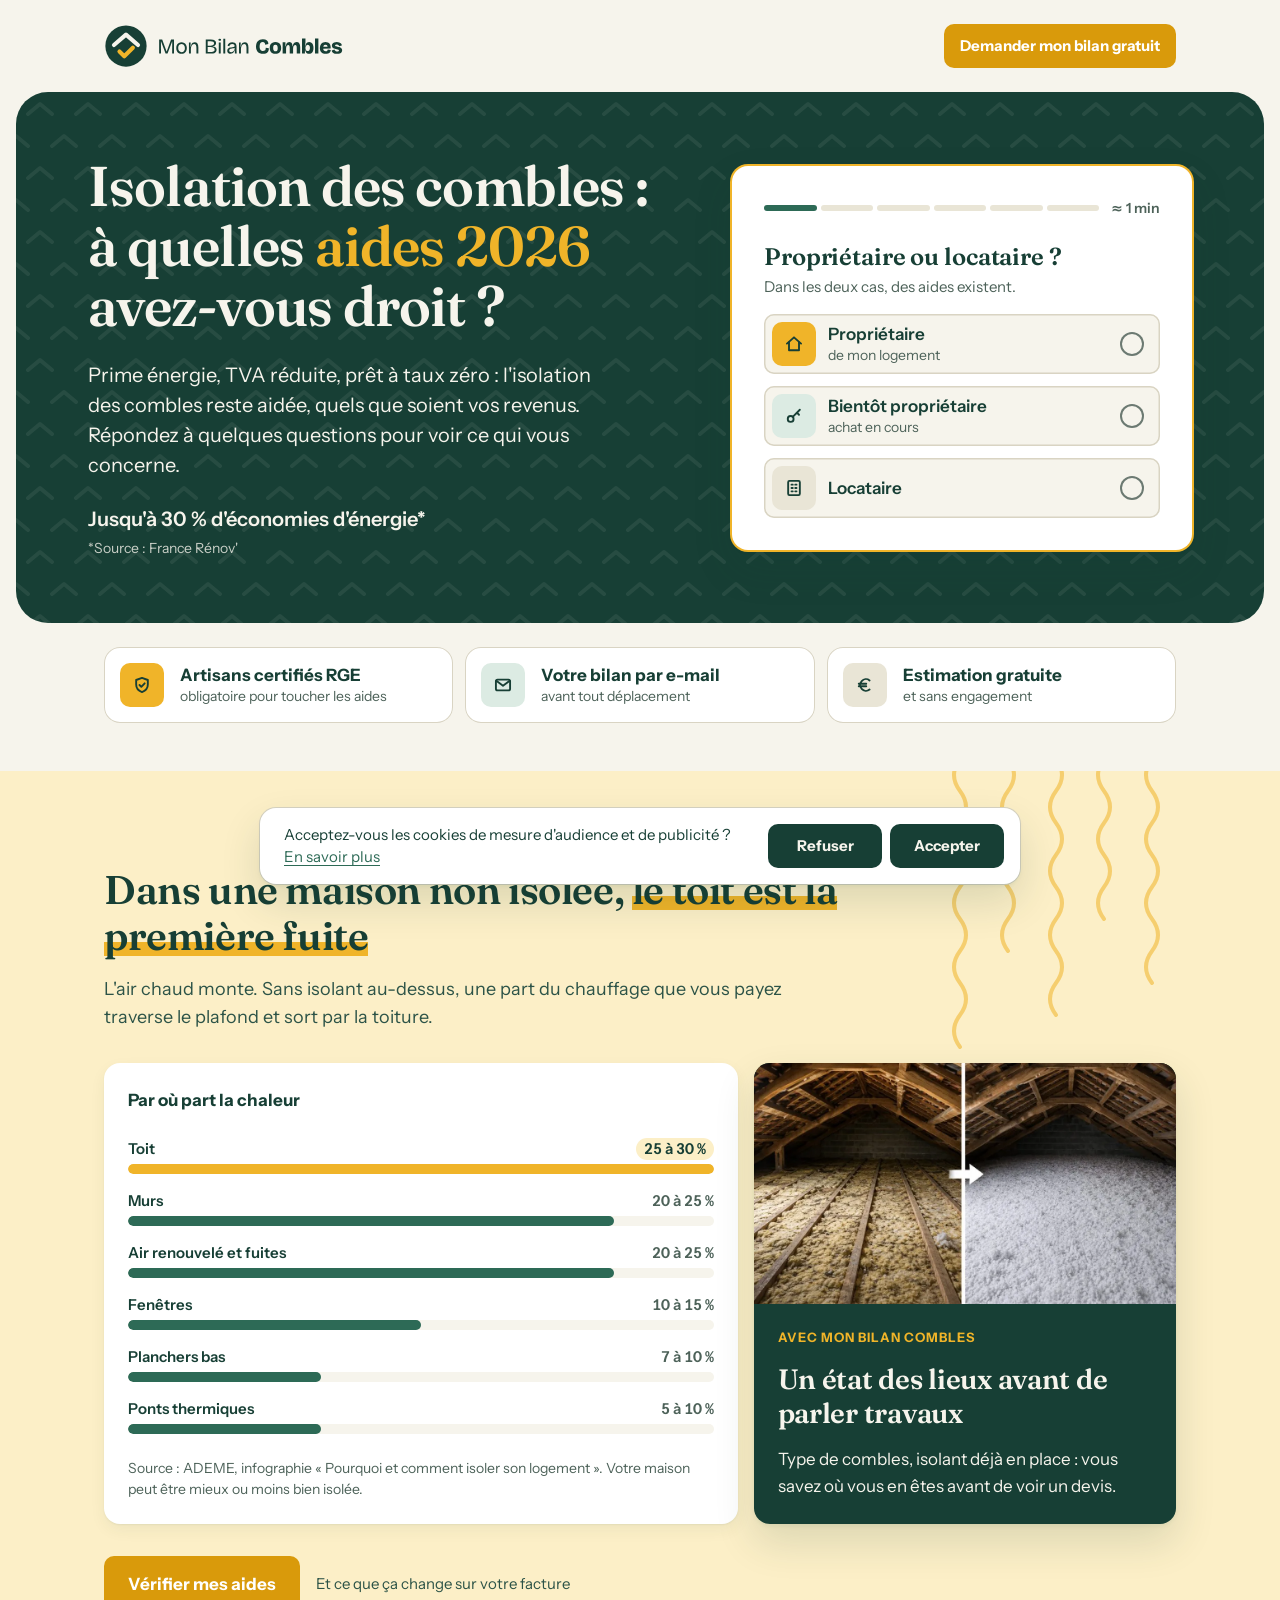
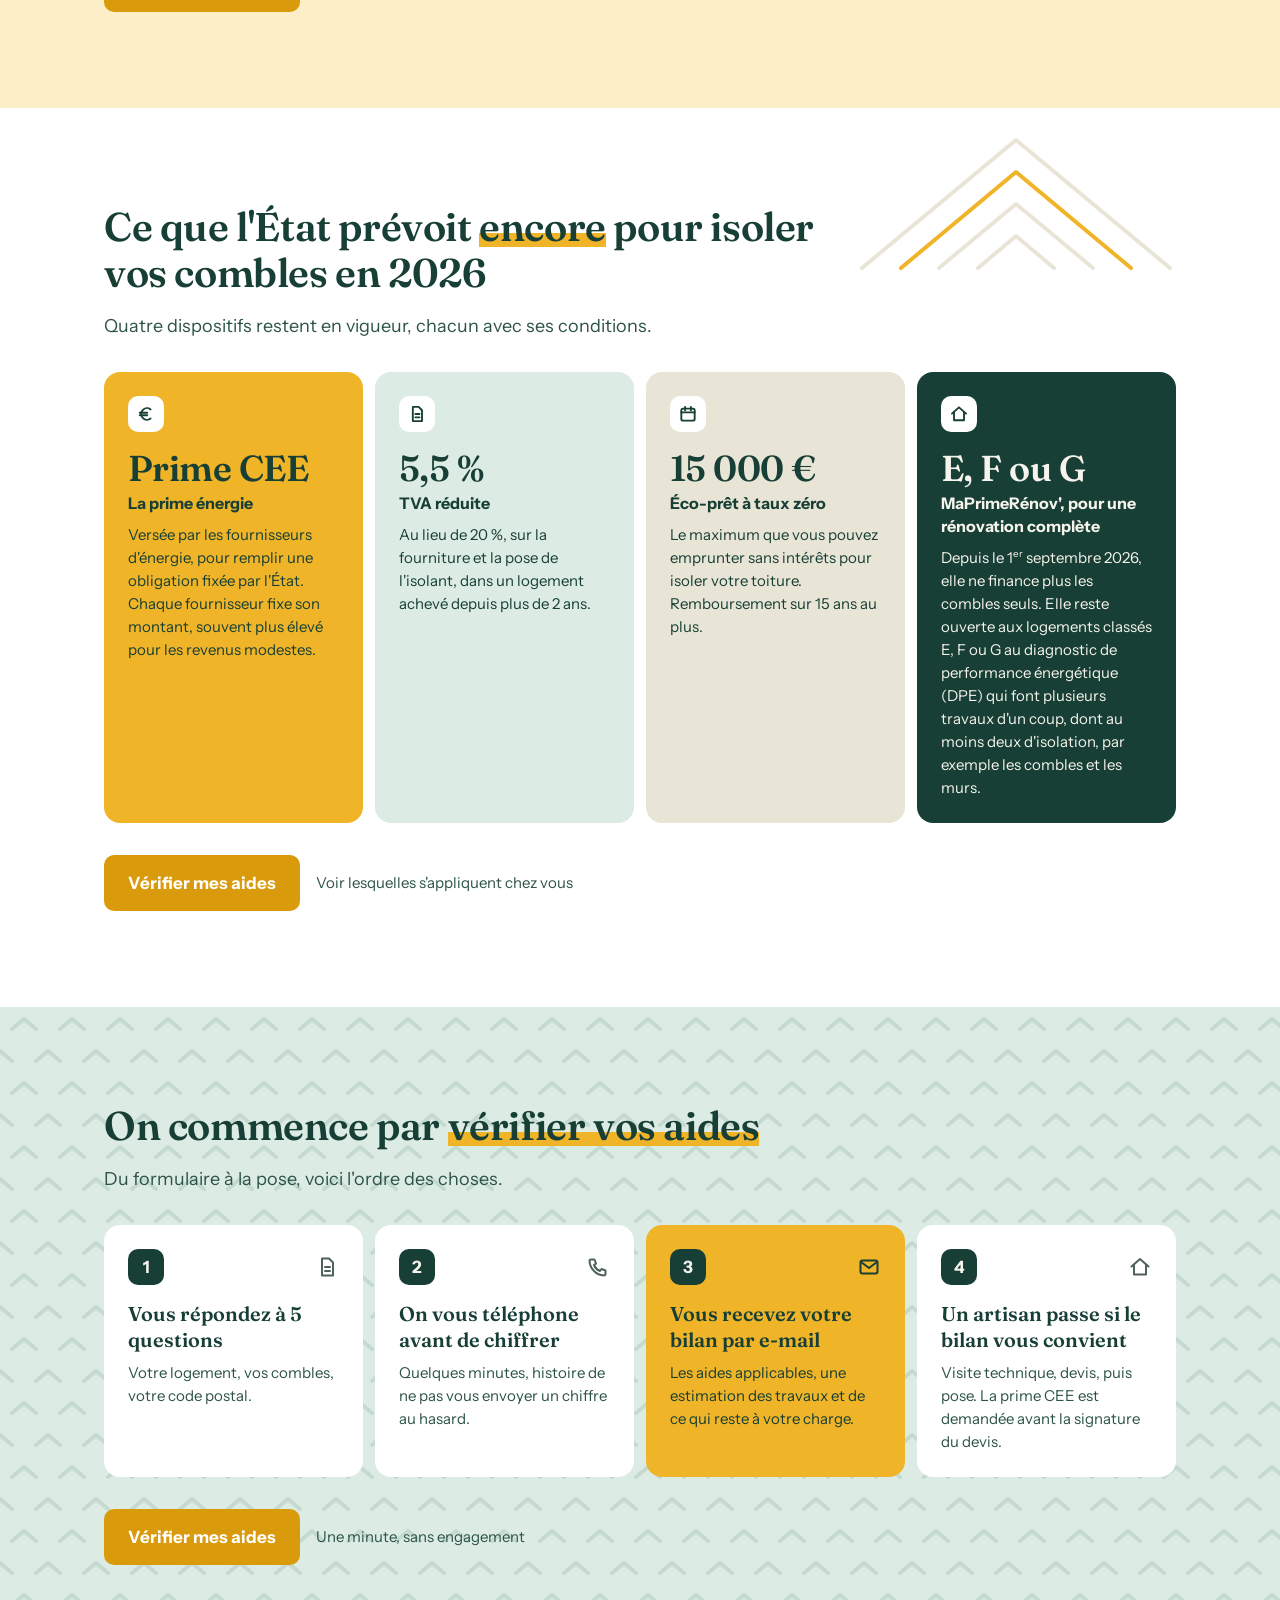
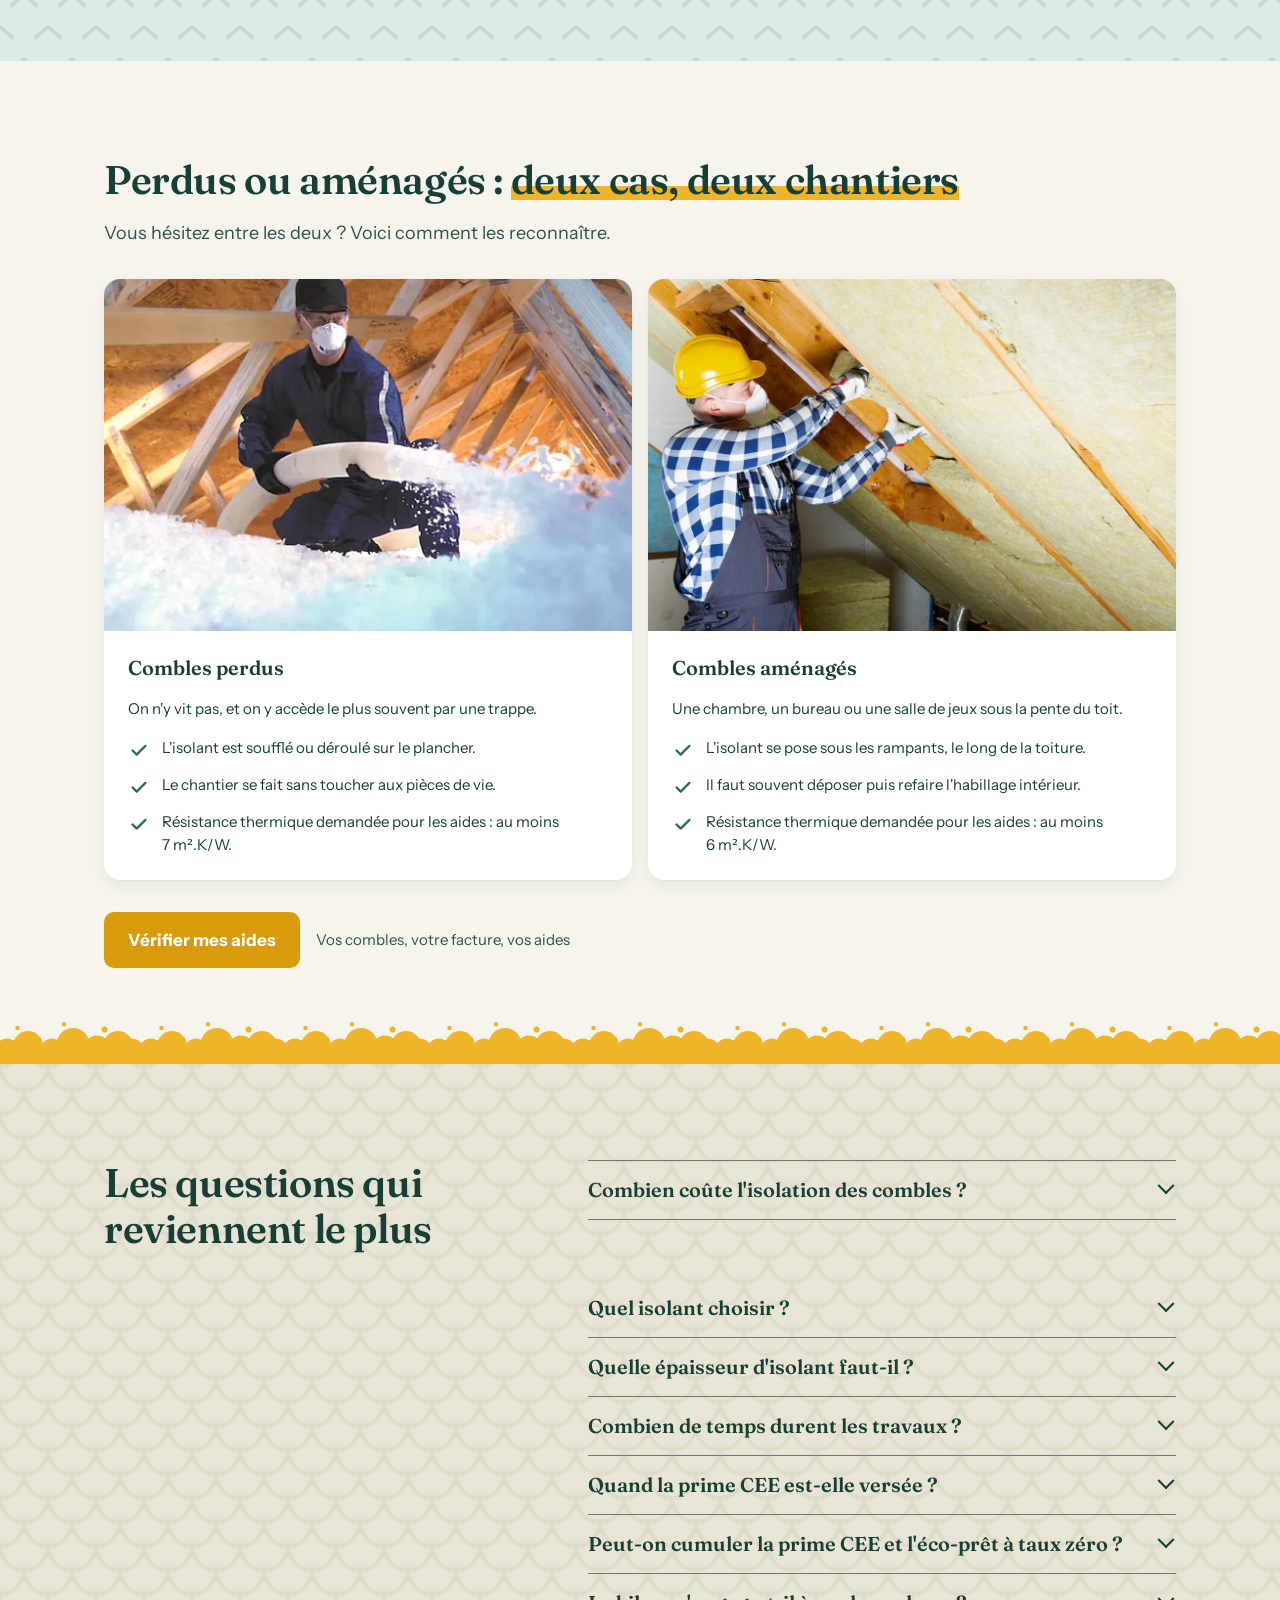
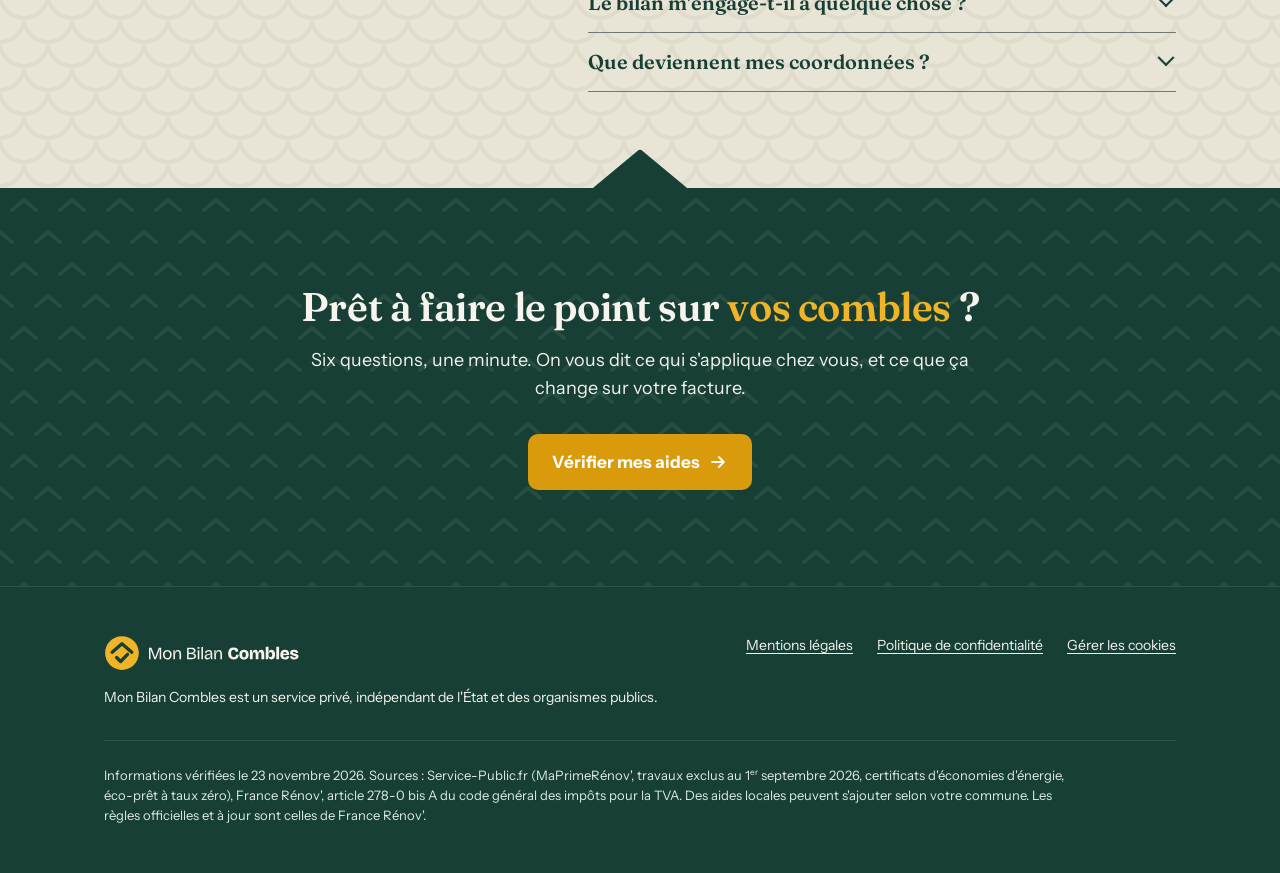
==== index.html @ 615e4f14 "Ancres : id types et faq sur les sections Co-Authored-By: Claude Opus 5.5 (1M context) <noreply@anth" ====
<!doctype html>
<html lang="fr">
<head>
<meta charset="utf-8">
<meta name="viewport" content="width=device-width, initial-scale=1">
<title>Isolation des combles : quelles aides en 2026 ? | Mon Bilan Combles</title>
<meta name="description" content="MaPrimeRénov' ne finance plus l'isolation seule depuis le 1er septembre 2026. Prime CEE, TVA à 5,5 %, éco-prêt à taux zéro : vérifiez en une minute les aides qui s'appliquent à vos combles.">
<!-- Tant que les mentions légales et le formulaire ne sont pas finalisés, la page n'est pas proposée aux moteurs de recherche. Retirer cette ligne au lancement. -->
<meta name="robots" content="noindex">
<meta name="theme-color" content="#173f35">
<meta property="og:type" content="website">
<meta property="og:locale" content="fr_FR">
<meta property="og:title" content="Isolation des combles : à quelles aides 2026 avez-vous droit ?">
<meta property="og:description" content="Six questions, une minute. On vous dit quelles aides s'appliquent à vos combles.">
<link rel="icon" type="image/svg+xml" href="assets/img/symbole.svg">
<link rel="icon" type="image/png" sizes="32x32" href="assets/img/favicon-32.png">
<link rel="apple-touch-icon" href="assets/img/symbole-512.png">
<link rel="preload" href="assets/fonts/Fraunces-Variable.woff2" as="font" type="font/woff2" crossorigin>
<link rel="preload" href="assets/fonts/InstrumentSans-Variable.woff2" as="font" type="font/woff2" crossorigin>
<link rel="stylesheet" href="assets/css/style.css?v=18">
</head>
<body>
<svg class="visuellement-cache" aria-hidden="true" focusable="false">
  <defs>
    <symbol id="i-coche" viewBox="0 0 24 24"><path d="M5 12.5l4.5 4.5L19 7.5"/></symbol>
    <symbol id="i-fleche" viewBox="0 0 24 24"><path d="M5 12h14M13 6l6 6-6 6"/></symbol>
    <symbol id="i-maison" viewBox="0 0 24 24"><path d="M3.5 11.5L12 4l8.5 7.5"/><path d="M6 10v9.5h12V10"/></symbol>
    <symbol id="i-immeuble" viewBox="0 0 24 24"><rect x="5" y="3.5" width="14" height="17" rx="1.5"/><path d="M9 8h1.5M13.5 8H15M9 12h1.5M13.5 12H15M9 16h1.5M13.5 16H15"/></symbol>
    <symbol id="i-cle" viewBox="0 0 24 24"><circle cx="8" cy="15.5" r="3.5"/><path d="M10.5 13L19 4.5M15.5 8l2.5 2.5"/></symbol>
    <symbol id="i-perdus" viewBox="0 0 24 24"><path d="M3 12l9-8 9 8"/><path d="M5.5 15.5h13M5.5 19h13"/></symbol>
    <symbol id="i-amenages" viewBox="0 0 24 24"><path d="M3 12l9-8 9 8"/><path d="M6 10.5v9h12v-9"/><rect x="10" y="12.5" width="4" height="4"/></symbol>
    <symbol id="i-question" viewBox="0 0 24 24"><circle cx="12" cy="12" r="9"/><path d="M9.5 9.5a2.5 2.5 0 1 1 3.5 2.3c-.7.4-1 .9-1 1.7M12 16.6v.2"/></symbol>
    <symbol id="i-calendrier" viewBox="0 0 24 24"><rect x="4" y="5.5" width="16" height="14.5" rx="2"/><path d="M4 10h16M8.5 3.5v4M15.5 3.5v4"/></symbol>
    <symbol id="i-horloge" viewBox="0 0 24 24"><circle cx="12" cy="12" r="9"/><path d="M12 7v5.5l3.5 2"/></symbol>
    <symbol id="i-euro" viewBox="0 0 24 24"><path d="M17.5 6.5a7 7 0 1 0 0 11M4.5 10.5h9M4.5 13.5h9"/></symbol>
    <symbol id="i-bouclier" viewBox="0 0 24 24"><path d="M12 3.5l7 2.5v5.5c0 4.3-2.9 7.6-7 9-4.1-1.4-7-4.7-7-9V6z"/><path d="M9 12l2.2 2.200L15.2 10"/></symbol>
    <symbol id="i-telephone" viewBox="0 0 24 24"><path d="M5 4.500h3.500l1.5 4-2 1.500a11 11 0 0 0 6 6l1.5-2 4 1.500V19a1.5 1.5 0 0 1-1.6 1.500A15.5 15.5 0 0 1 3.5 6.1 1.5 1.5 0 0 1 5 4.500z"/></symbol>
    <symbol id="i-courriel" viewBox="0 0 24 24"><rect x="3.5" y="5.5" width="17" height="13" rx="2"/><path d="M4 7l8 6 8-6"/></symbol>
    <symbol id="i-document" viewBox="0 0 24 24"><path d="M7 3.500h7l4 4V20.500H7z"/><path d="M10 12h5M10 16h5"/></symbol>
    <symbol id="i-alerte" viewBox="0 0 24 24"><circle cx="12" cy="12" r="9"/><path d="M12 7.500v5.500M12 16.500v.200"/></symbol>
  </defs>
</svg>
<a class="lien-evitement" href="#bilan">Aller au formulaire</a>

<header class="conteneur entete">
  <a class="entete__logo" href="./" aria-label="Mon Bilan Combles, accueil"><img src="assets/img/logo.svg" alt="Mon Bilan Combles" width="240" height="44"></a>
  <a class="mbc-btn mbc-btn--compact entete__appel" href="#bilan">Demander mon bilan gratuit</a>
</header>

<main>
  <!-- Accroche et formulaire -->
  <section class="hero fond fond--rangs">
    <div class="conteneur hero__grille">
      <div class="hero__texte">
        <h1>Isolation des combles&nbsp;: à quelles <em>aides 2026</em> avez-vous droit&nbsp;?</h1>
        <p>Prime énergie, TVA réduite, prêt à taux zéro : l'isolation des combles reste aidée, quels que soient vos revenus. Répondez à quelques questions pour voir ce qui vous concerne.</p>
        <p class="hero__chiffre">Jusqu'à 30&nbsp;% d'économies d'énergie*</p>
        <p class="hero__source">*Source : France Rénov'</p>
      </div>

      <form class="form" id="bilan" novalidate>
        <div id="form-corps">
          <div class="form__progres">
            <div class="form__segments" id="form-segments" aria-hidden="true"><i></i><i></i><i></i><i></i><i></i><i></i></div>
            <span class="form__duree">≈ 1 min</span>
          </div>
          <p class="visuellement-cache" id="form-etape" aria-live="polite">Étape 1 sur 6</p>

          <fieldset class="form__pas est-actif" data-champ="statut">
            <legend class="form__question">Propriétaire ou locataire&nbsp;?</legend>
            <p class="form__precision">Dans les deux cas, des aides existent.</p>
            <div class="mbc-options">
              <label class="mbc-option"><input type="radio" name="statut" value="Propriétaire"><span class="mbc-option__icone mbc-option__icone--laine"><svg class="ico"><use href="#i-maison"/></svg></span><span class="mbc-option__texte"><b>Propriétaire</b><small>de mon logement</small></span><span class="mbc-option__rond"></span></label>
              <label class="mbc-option"><input type="radio" name="statut" value="Bientôt propriétaire"><span class="mbc-option__icone mbc-option__icone--mousse"><svg class="ico"><use href="#i-cle"/></svg></span><span class="mbc-option__texte"><b>Bientôt propriétaire</b><small>achat en cours</small></span><span class="mbc-option__rond"></span></label>
              <label class="mbc-option"><input type="radio" name="statut" value="Locataire"><span class="mbc-option__icone mbc-option__icone--lin"><svg class="ico"><use href="#i-immeuble"/></svg></span><span class="mbc-option__texte"><b>Locataire</b></span><span class="mbc-option__rond"></span></label>
            </div>
          </fieldset>

          <fieldset class="form__pas" data-champ="logement">
            <legend class="form__question">Vous habitez…</legend>
            <p class="form__pourquoi">Les combles sont sous le toit. En appartement, ils appartiennent le plus souvent à la copropriété.</p>
            <div class="mbc-options">
              <label class="mbc-option"><input type="radio" name="logement" value="Maison"><span class="mbc-option__icone mbc-option__icone--laine"><svg class="ico"><use href="#i-maison"/></svg></span><span class="mbc-option__texte"><b>Une maison</b><small>individuelle ou mitoyenne</small></span><span class="mbc-option__rond"></span></label>
              <label class="mbc-option"><input type="radio" name="logement" value="Appartement"><span class="mbc-option__icone mbc-option__icone--mousse"><svg class="ico"><use href="#i-immeuble"/></svg></span><span class="mbc-option__texte"><b>Un appartement</b></span><span class="mbc-option__rond"></span></label>
            </div>
          </fieldset>

          <fieldset class="form__pas" data-champ="combles">
            <legend class="form__question">Vos combles aujourd'hui</legend>
            <p class="form__pourquoi">L'isolation ne se fait pas de la même façon dans les deux cas.</p>
            <div class="mbc-options">
              <label class="mbc-option"><input type="radio" name="combles" value="Perdus"><span class="mbc-option__icone mbc-option__icone--laine"><svg class="ico"><use href="#i-perdus"/></svg></span><span class="mbc-option__texte"><b>Perdus</b><small>un espace vide sous le toit</small></span><span class="mbc-option__rond"></span></label>
              <label class="mbc-option"><input type="radio" name="combles" value="Aménagés"><span class="mbc-option__icone mbc-option__icone--mousse"><svg class="ico"><use href="#i-amenages"/></svg></span><span class="mbc-option__texte"><b>Aménagés</b><small>une pièce habitable sous le toit</small></span><span class="mbc-option__rond"></span></label>
              <label class="mbc-option"><input type="radio" name="combles" value="Ne sait pas"><span class="mbc-option__icone mbc-option__icone--lin"><svg class="ico"><use href="#i-question"/></svg></span><span class="mbc-option__texte"><b>Je ne sais pas</b></span><span class="mbc-option__rond"></span></label>
            </div>
          </fieldset>

          <fieldset class="form__pas" data-champ="annee">
            <legend class="form__question">Quand votre logement a-t-il été construit&nbsp;?</legend>
            <p class="form__pourquoi">Certaines aides ne concernent pas les logements récents. Une estimation suffit.</p>
            <div class="mbc-options">
              <label class="mbc-option"><input type="radio" name="annee" value="Avant 1975"><span class="mbc-option__texte"><b>Avant 1975</b></span><span class="mbc-option__rond"></span></label>
              <label class="mbc-option"><input type="radio" name="annee" value="1975 à 2000"><span class="mbc-option__texte"><b>Entre 1975 et 2000</b></span><span class="mbc-option__rond"></span></label>
              <label class="mbc-option"><input type="radio" name="annee" value="Après 2000"><span class="mbc-option__texte"><b>Après 2000</b></span><span class="mbc-option__rond"></span></label>
              <label class="mbc-option"><input type="radio" name="annee" value="Moins de 2 ans"><span class="mbc-option__texte"><b>Il y a moins de 2 ans</b></span><span class="mbc-option__rond"></span></label>
            </div>
          </fieldset>

          <div class="form__pas" data-clarity-mask="True">
            <p class="form__question">Votre code postal</p>
            <p class="form__pourquoi">La prime CEE dépend de votre zone climatique. Il sert aussi à trouver un artisan près de chez vous.</p>
            <div class="mbc-champ" data-champ="code_postal">
              <label class="visuellement-cache" for="code_postal">Code postal</label>
              <input class="mbc-champ__input" id="code_postal" name="code_postal" type="text" inputmode="numeric" autocomplete="postal-code" maxlength="5" placeholder="Ex. 69003">
              <p class="mbc-champ__erreur"><svg class="ico"><use href="#i-alerte"/></svg><span>Le code postal compte 5 chiffres.</span></p>
            </div>
            <button class="mbc-btn mbc-btn--bloc" type="button" data-suivant>Continuer <svg class="ico"><use href="#i-fleche"/></svg></button>
          </div>

          <div class="form__pas" data-clarity-mask="True">
            <p class="form__question">Où envoyer votre bilan&nbsp;?</p>
            <p class="form__pourquoi">Le téléphone sert à vérifier vos réponses avec vous, l'e-mail à envoyer le bilan.</p>
            <div class="mbc-champ" data-champ="nom">
              <label class="mbc-champ__label" for="nom">Prénom et nom</label>
              <input class="mbc-champ__input" id="nom" name="nom" type="text" autocomplete="name">
              <p class="mbc-champ__erreur"><svg class="ico"><use href="#i-alerte"/></svg><span>Indiquez votre prénom et votre nom.</span></p>
            </div>
            <div class="mbc-champ" data-champ="telephone">
              <label class="mbc-champ__label" for="telephone">Téléphone</label>
              <input class="mbc-champ__input" id="telephone" name="telephone" type="tel" inputmode="tel" autocomplete="tel" placeholder="Ex. 06 12 34 56 78">
              <p class="mbc-champ__erreur"><svg class="ico"><use href="#i-alerte"/></svg><span>Ce numéro semble incomplet : 10 chiffres attendus.</span></p>
            </div>
            <div class="mbc-champ" data-champ="email">
              <label class="mbc-champ__label" for="email">E-mail</label>
              <input class="mbc-champ__input" id="email" name="email" type="email" inputmode="email" autocomplete="email">
              <p class="mbc-champ__erreur"><svg class="ico"><use href="#i-alerte"/></svg><span>Vérifiez l'adresse, par exemple prenom@exemple.fr.</span></p>
            </div>
            <div class="mbc-champ" data-champ="consentement">
              <label class="mbc-case"><input type="checkbox" name="consentement" value="oui"><span>J'accepte que Mon Bilan Combles me recontacte et transmette ma demande à un ou plusieurs artisans partenaires. <a href="confidentialite.html">Politique de confidentialité</a></span></label>
              <p class="mbc-champ__erreur"><svg class="ico"><use href="#i-alerte"/></svg><span>Cochez la case pour recevoir votre bilan.</span></p>
            </div>
            <div class="form__piege" aria-hidden="true"><label>Ne pas remplir ce champ <input type="text" name="site_web" tabindex="-1" autocomplete="off"></label></div>
            <p class="form__message" id="form-erreur" role="alert"></p>
            <button class="mbc-btn mbc-btn--bloc" type="submit" id="form-envoyer">Recevoir mon bilan <svg class="ico"><use href="#i-fleche"/></svg></button>
          </div>

          <button class="mbc-lien-retour" type="button" id="form-retour" hidden>Question précédente</button>
        </div>

        <div class="form__merci" id="form-merci" tabindex="-1">
          <svg class="ico"><use href="#i-coche"/></svg>
          <h2>Votre demande est bien partie</h2>
          <p>Prochaine étape : notre appel. D'ici là, vous n'avez rien à faire.</p>
        </div>
      </form>
    </div>
  </section>

  <!-- Réassurance -->
  <div class="conteneur">
    <ul class="garanties">
      <li><span class="garanties__icone garanties__icone--laine"><svg class="ico"><use href="#i-bouclier"/></svg></span><span><b>Artisans certifiés RGE</b><small>obligatoire pour toucher les aides</small></span></li>
      <li><span class="garanties__icone garanties__icone--mousse"><svg class="ico"><use href="#i-courriel"/></svg></span><span><b>Votre bilan par e-mail</b><small>avant tout déplacement</small></span></li>
      <li><span class="garanties__icone garanties__icone--lin"><svg class="ico"><use href="#i-euro"/></svg></span><span><b>Estimation gratuite</b><small>et sans engagement</small></span></li>
    </ul>
  </div>

  <!-- Le constat -->
  <section class="section section--pale fond fond--chaleur">
    <div class="conteneur">
      <h2 class="titre-1">Dans une maison non isolée, <em>le toit est la première fuite</em></h2>
      <p class="intro">L'air chaud monte. Sans isolant au-dessus, une part du chauffage que vous payez traverse le plafond et sort par la toiture.</p>
      <div class="constat">
        <div class="carte">
          <p class="carte__titre">Par où part la chaleur</p>
          <ul class="barres">
            <li class="est-toit" style="--part: 100%"><b>Toit</b><span>25 à 30&nbsp;%</span><i></i></li>
            <li style="--part: 83%"><b>Murs</b><span>20 à 25&nbsp;%</span><i></i></li>
            <li style="--part: 83%"><b>Air renouvelé et fuites</b><span>20 à 25&nbsp;%</span><i></i></li>
            <li style="--part: 50%"><b>Fenêtres</b><span>10 à 15&nbsp;%</span><i></i></li>
            <li style="--part: 33%"><b>Planchers bas</b><span>7 à 10&nbsp;%</span><i></i></li>
            <li style="--part: 33%"><b>Ponts thermiques</b><span>5 à 10&nbsp;%</span><i></i></li>
          </ul>
          <p class="note">Source : ADEME, infographie « Pourquoi et comment isoler son logement ». Votre maison peut être mieux ou moins bien isolée.</p>
        </div>
        <div class="carte carte--sombre">
          <img class="carte__photo" src="assets/img/avant-apres.webp?v=1" alt="Le même grenier avant et après : à gauche, une vieille laine jaunie et tassée entre les solives ; à droite, une épaisse couche d'isolant blanc soufflé" width="1024" height="683" loading="lazy">
          <p class="surtitre">Avec Mon Bilan Combles</p>
          <h3>Un état des lieux avant de parler travaux</h3>
          <p>Type de combles, isolant déjà en place : vous savez où vous en êtes avant de voir un devis.</p>
        </div>
      </div>
      <p class="appel"><a class="mbc-btn" href="#bilan">Vérifier mes aides</a> <span>Et ce que ça change sur votre facture</span></p>
    </div>
  </section>

  <!-- Les aides -->
  <section class="section section--blanc fond fond--faitage" id="aides">
    <div class="conteneur">
      <h2 class="titre-1">Ce que l'État prévoit <em>encore</em> pour isoler vos combles en 2026</h2>
      <p class="intro">Quatre dispositifs restent en vigueur, chacun avec ses conditions.</p>
      <ul class="aides">
        <li class="aide aide--laine"><span class="aide__icone"><svg class="ico"><use href="#i-euro"/></svg></span><p class="aide__chiffre">Prime CEE</p><p class="aide__nom">La prime énergie</p><p>Versée par les fournisseurs d'énergie, pour remplir une obligation fixée par l'État. Chaque fournisseur fixe son montant, souvent plus élevé pour les revenus modestes.</p></li>
        <li class="aide aide--mousse"><span class="aide__icone"><svg class="ico"><use href="#i-document"/></svg></span><p class="aide__chiffre">5,5&nbsp;%</p><p class="aide__nom">TVA réduite</p><p>Au lieu de 20&nbsp;%, sur la fourniture et la pose de l'isolant, dans un logement achevé depuis plus de 2 ans.</p></li>
        <li class="aide aide--lin"><span class="aide__icone"><svg class="ico"><use href="#i-calendrier"/></svg></span><p class="aide__chiffre">15&nbsp;000&nbsp;€</p><p class="aide__nom">Éco-prêt à taux zéro</p><p>Le maximum que vous pouvez emprunter sans intérêts pour isoler votre toiture. Remboursement sur 15 ans au plus.</p></li>
        <li class="aide aide--sapin"><span class="aide__icone"><svg class="ico"><use href="#i-maison"/></svg></span><p class="aide__chiffre">E, F ou G</p><p class="aide__nom">MaPrimeRénov', pour une rénovation complète</p><p>Depuis le 1<sup>er</sup> septembre 2026, elle ne finance plus les combles seuls. Elle reste ouverte aux logements classés E, F ou G au diagnostic de performance énergétique (DPE) qui font plusieurs travaux d'un coup, dont au moins deux d'isolation, par exemple les combles et les murs.</p></li>
      </ul>
      <p class="appel"><a class="mbc-btn" href="#bilan">Vérifier mes aides</a> <span>Voir lesquelles s'appliquent chez vous</span></p>
    </div>
  </section>

  <!-- Le déroulé -->
  <section class="section section--mousse fond fond--rangs-mousse">
    <div class="conteneur">
      <h2 class="titre-1">On commence par <em>vérifier vos aides</em></h2>
      <p class="intro">Du formulaire à la pose, voici l'ordre des choses.</p>
      <ol class="etapes">
        <li><svg class="ico"><use href="#i-document"/></svg><h3 class="titre-3">Vous répondez à 5 questions</h3><p>Votre logement, vos combles, votre code postal.</p></li>
        <li><svg class="ico"><use href="#i-telephone"/></svg><h3 class="titre-3">On vous téléphone avant de chiffrer</h3><p>Quelques minutes, histoire de ne pas vous envoyer un chiffre au hasard.</p></li>
        <li class="est-cle"><svg class="ico"><use href="#i-courriel"/></svg><h3 class="titre-3">Vous recevez votre bilan par e-mail</h3><p>Les aides applicables, une estimation des travaux et de ce qui reste à votre charge.</p></li>
        <li><svg class="ico"><use href="#i-maison"/></svg><h3 class="titre-3">Un artisan passe si le bilan vous convient</h3><p>Visite technique, devis, puis pose. La prime CEE est demandée avant la signature du devis.</p></li>
      </ol>
      <p class="appel"><a class="mbc-btn" href="#bilan">Vérifier mes aides</a> <span>Une minute, sans engagement</span></p>
    </div>
  </section>

  <!-- Perdus ou aménagés -->
  <section class="section fond fond--laine" id="types">
    <div class="conteneur">
      <h2 class="titre-1">Perdus ou aménagés&nbsp;: <em>deux cas, deux chantiers</em></h2>
      <p class="intro">Vous hésitez entre les deux ? Voici comment les reconnaître.</p>
      <div class="types">
        <article class="carte type">
          <img class="type__photo" src="assets/img/combles-perdus.webp?v=4" alt="Sous la charpente, un artisan en combinaison et masque souffle de l'isolant blanc sur le plancher du grenier" width="1080" height="720" loading="lazy">
          <h3 class="titre-3">Combles perdus</h3>
          <p>On n'y vit pas, et on y accède le plus souvent par une trappe.</p>
          <ul class="mbc-liste-coches">
            <li><svg class="ico"><use href="#i-coche"/></svg><span>L'isolant est soufflé ou déroulé sur le plancher.</span></li>
            <li><svg class="ico"><use href="#i-coche"/></svg><span>Le chantier se fait sans toucher aux pièces de vie.</span></li>
            <li><svg class="ico"><use href="#i-coche"/></svg><span>Résistance thermique demandée pour les aides : au moins 7&nbsp;m².K/W.</span></li>
          </ul>
        </article>
        <article class="carte type">
          <img class="type__photo" src="assets/img/combles-amenages.webp?v=3" alt="Un artisan en casque et masque pose des panneaux de laine minérale entre les chevrons, sous la pente du toit" width="1080" height="720" loading="lazy">
          <h3 class="titre-3">Combles aménagés</h3>
          <p>Une chambre, un bureau ou une salle de jeux sous la pente du toit.</p>
          <ul class="mbc-liste-coches">
            <li><svg class="ico"><use href="#i-coche"/></svg><span>L'isolant se pose sous les rampants, le long de la toiture.</span></li>
            <li><svg class="ico"><use href="#i-coche"/></svg><span>Il faut souvent déposer puis refaire l'habillage intérieur.</span></li>
            <li><svg class="ico"><use href="#i-coche"/></svg><span>Résistance thermique demandée pour les aides : au moins 6&nbsp;m².K/W.</span></li>
          </ul>
        </article>
      </div>
      <p class="appel"><a class="mbc-btn" href="#bilan">Vérifier mes aides</a> <span>Vos combles, votre facture, vos aides</span></p>
    </div>
  </section>

  <!-- FAQ -->
  <section class="section section--alt fond fond--tuiles" id="faq">
    <div class="conteneur faq">
      <h2 class="titre-1">Les questions qui reviennent le plus</h2>
      <div class="faq__liste">
        <details>
          <summary>Combien coûte l'isolation des combles&nbsp;?</summary>
          <p>Cela dépend de la surface, du type de combles et de l'isolant. Les combles perdus reviennent moins cher que les rampants. Sans la surface à isoler, aucun chiffre sérieux n'est possible : on vous la demande au téléphone.</p>
        </details>
        <details>
          <summary>L'isolation à 1 euro existe-t-elle encore&nbsp;?</summary>
          <p>Non. Ces offres ont disparu en 2021. Si quelqu'un vous en propose une par téléphone, raccrochez : le démarchage téléphonique pour la rénovation énergétique est interdit.</p>
        </details>
        <details>
          <summary>Quel isolant choisir&nbsp;?</summary>
          <p>Laine de verre, laine de roche ou ouate de cellulose : les trois se soufflent en flocons. Il existe aussi des isolants à base de bois, de chanvre ou de laine de mouton, vendus en rouleaux. Pour les aides, le matériau compte moins que la résistance thermique obtenue.</p>
        </details>
        <details>
          <summary>Quelle épaisseur d'isolant faut-il&nbsp;?</summary>
          <p>Pour une résistance thermique de 7 en combles perdus, comptez autour de 30&nbsp;cm de laine soufflée. Le chiffre exact dépend de l'isolant et figure sur le devis.</p>
        </details>
        <details>
          <summary>Combien de temps durent les travaux&nbsp;?</summary>
          <p>Le soufflage en combles perdus est rapide : le plus souvent, c'est fait dans la journée. Sous les rampants, comptez plusieurs jours.</p>
        </details>
        <details>
          <summary>Quand la prime CEE est-elle versée&nbsp;?</summary>
          <p>Après les travaux, une fois le dossier validé par le fournisseur d'énergie. Selon l'offre, elle arrive par virement ou par chèque, en bons d'achat, ou elle est déduite de la facture. Le versement peut prendre plusieurs mois.</p>
        </details>
        <details>
          <summary>Peut-on cumuler la prime CEE et l'éco-prêt à taux zéro&nbsp;?</summary>
          <p>Oui. Le prêt finance alors ce que la prime ne couvre pas. La TVA à 5,5&nbsp;% s'applique en plus, directement sur la facture.</p>
        </details>
        <details>
          <summary>Le bilan m'engage-t-il à quelque chose&nbsp;?</summary>
          <p>Non. Vous restez libre de donner suite, de comparer avec d'autres devis ou de ne rien faire.</p>
        </details>
        <details>
          <summary>Que deviennent mes coordonnées&nbsp;?</summary>
          <p>Elles servent à établir votre bilan et à vous mettre en relation avec un ou plusieurs artisans partenaires de votre secteur. Le détail figure dans notre <a href="confidentialite.html">politique de confidentialité</a>.</p>
        </details>
      </div>
    </div>
  </section>

  <!-- Appel final -->
  <section class="section final fond fond--rangs fond--pente">
    <div class="conteneur">
      <h2 class="titre-1">Prêt à faire le point sur <em>vos combles</em>&nbsp;?</h2>
      <p class="intro">Six questions, une minute. On vous dit ce qui s'applique chez vous, et ce que ça change sur votre facture.</p>
      <a class="mbc-btn" href="#bilan">Vérifier mes aides <svg class="ico"><use href="#i-fleche"/></svg></a>
    </div>
  </section>
</main>

<footer class="pied">
  <div class="conteneur pied__grille">
    <div>
      <img src="assets/img/logo-fond-sombre.svg" alt="Mon Bilan Combles" width="197" height="36">
      <p class="pied__mention">Mon Bilan Combles est un service privé, indépendant de l'État et des organismes publics.</p>
    </div>
    <nav aria-label="Informations légales">
      <a href="mentions-legales.html">Mentions légales</a>
      <a href="confidentialite.html">Politique de confidentialité</a>
    </nav>
  </div>
  <div class="conteneur">
    <div class="pied__sources">
      <p>Informations vérifiées le 23 novembre 2026. Sources : Service-Public.fr (MaPrimeRénov', travaux exclus au 1<sup>er</sup> septembre 2026, certificats d'économies d'énergie, éco-prêt à taux zéro), France Rénov', article 278-0 bis A du code général des impôts pour la TVA. Des aides locales peuvent s'ajouter selon votre commune. Les règles officielles et à jour sont celles de France Rénov'.</p>
    </div>
  </div>
</footer>

<script src="assets/js/config.js?v=7"></script>
<script src="assets/js/cookies.js?v=5"></script>
<script src="assets/js/form.js?v=6"></script>
<script src="assets/js/anim.js?v=1"></script>
</body>
</html>
---- assets/css/style.css ----
/* Mon Bilan Combles : feuille de style de la landing.
   Les valeurs ci-dessous recopient les tokens du design system (tokens.json).
   Si un token change dans le design system, le changer ici aussi, et nulle part ailleurs. */

@font-face { font-family: "Fraunces"; src: url("../fonts/Fraunces-Variable.woff2") format("woff2"); font-weight: 100 900; font-style: normal; font-display: swap; }
@font-face { font-family: "Instrument Sans"; src: url("../fonts/InstrumentSans-Variable.woff2") format("woff2"); font-weight: 400 700; font-style: normal; font-display: swap; }

:root {
  --sapin: #173f35; --sapin-700: #2c5347; --sapin-500: #4d6259;
  --laine: #f0b429; --laine-foncee: #d99a0b; --laine-sombre: #c08508; --laine-pale: #fcefc7; --sur-laine: var(--sapin);
  --mousse: #2d6a56; --mousse-pale: #dcebe3;
  --lin: #f6f4ec; --lin-fonce: #e9e5d6; --blanc: #ffffff;
  --erreur: #a01a4a; --erreur-pale: #f9e1ea;
  --bordure: #6c7a72; --ligne: #d9d4c3; --focus: var(--sapin);
  --space-1: 4px; --space-2: 8px; --space-3: 12px; --space-4: 16px; --space-6: 24px;
  --space-8: 32px; --space-12: 48px; --space-16: 64px; --space-24: 96px;
  --radius-sm: 6px; --radius-md: 10px; --radius-lg: 16px; --radius-pill: 999px;
  --ombre-carte: 0 1px 2px rgba(23, 63, 53, 0.06), 0 6px 16px rgba(23, 63, 53, 0.06);
  --ombre-formulaire: 0 2px 4px rgba(23, 63, 53, 0.06), 0 18px 40px rgba(23, 63, 53, 0.14);
  --font-titre: Fraunces, Georgia, "Times New Roman", serif;
  --font-texte: "Instrument Sans", "Segoe UI", system-ui, sans-serif;
}

/* ---------- Base ---------- */
*, *::before, *::after { box-sizing: border-box; }
html { scroll-behavior: smooth; -webkit-text-size-adjust: 100%; }
body { margin: 0; background: var(--lin); color: var(--sapin); font-family: var(--font-texte); font-size: 17px; line-height: 27px; -webkit-font-smoothing: antialiased; }
img, svg { max-width: 100%; }
img { height: auto; }
a { color: var(--mousse); text-underline-offset: 3px; }
a:hover { color: var(--sapin); }
:focus-visible { outline: 2px solid var(--focus); outline-offset: 2px; border-radius: 2px; }
h1, h2, h3 { font-family: var(--font-titre); font-weight: 600; margin: 0; }
p { margin: 0; }
sup { font-size: .65em; line-height: 0; }
.visuellement-cache { position: absolute; width: 1px; height: 1px; overflow: hidden; clip: rect(0 0 0 0); white-space: nowrap; }
.conteneur { width: 100%; max-width: 1200px; margin: 0 auto; padding: 0 var(--space-6); }
.section { padding: var(--space-16) 0; }
.section--alt { background: var(--lin-fonce); }
.section--pale { background: var(--laine-pale); }
.section--blanc { background: var(--blanc); }
.section--mousse { background: var(--mousse-pale); }
.surtitre { margin-bottom: var(--space-4); font-size: 13px; line-height: 18px; font-weight: 700; letter-spacing: .08em; text-transform: uppercase; color: var(--mousse); }
.titre-1 { font-size: 30px; line-height: 36px; letter-spacing: -.01em; margin-bottom: var(--space-4); max-width: 880px; }
.titre-1 em { font-style: normal; background: linear-gradient(transparent 64%, var(--laine) 64%, var(--laine) 92%, transparent 92%); }
.titre-3 { font-size: 20px; line-height: 26px; }
.intro { max-width: 680px; font-size: 18px; line-height: 28px; color: var(--sapin-700); margin-bottom: var(--space-8); }
.ico { width: 20px; height: 20px; flex: none; fill: none; stroke: currentColor; stroke-width: 2.25; stroke-linecap: round; stroke-linejoin: round; }
.note { margin-top: var(--space-6); max-width: 880px; font-size: 14px; line-height: 21px; color: var(--sapin-500); }
.carte { background: var(--blanc); border-radius: var(--radius-lg); box-shadow: var(--ombre-carte); padding: var(--space-6); }
.appel { display: flex; flex-wrap: wrap; align-items: center; gap: var(--space-3) var(--space-4); margin-top: var(--space-8); }
.appel span { font-size: 15px; line-height: 22px; color: var(--sapin-700); }
.lien-evitement { position: absolute; left: var(--space-4); top: -100px; background: var(--sapin); color: var(--lin); padding: var(--space-2) var(--space-4); border-radius: var(--radius-md); z-index: 10; }
.lien-evitement:focus { top: var(--space-4); color: var(--lin); outline-color: var(--laine); }

/* ---------- Bouton ---------- */
.mbc-btn { display: inline-flex; align-items: center; justify-content: center; gap: var(--space-2); min-height: 56px; padding: 0 var(--space-6); border: 0; border-radius: var(--radius-md); background: var(--laine-foncee); color: var(--blanc); font-family: var(--font-texte); font-size: 17px; line-height: 24px; font-weight: 700; text-decoration: none; cursor: pointer; transition: background-color .15s ease; }
.mbc-btn:hover { background: var(--laine-sombre); color: var(--blanc); }
.mbc-btn--bloc { display: flex; width: 100%; }
.mbc-btn--compact { min-height: 44px; padding: 0 var(--space-4); font-size: 15px; line-height: 20px; }
.mbc-btn--secondaire { background: transparent; color: var(--sapin); box-shadow: inset 0 0 0 2px var(--sapin); }
.mbc-btn--secondaire:hover { background: var(--sapin); color: var(--lin); }
.mbc-btn[disabled] { background: var(--ligne); color: var(--sapin-700); cursor: wait; }
.mbc-lien-retour { display: block; margin: var(--space-4) auto 0; background: none; border: 0; padding: var(--space-2); font: inherit; font-size: 15px; font-weight: 600; color: var(--sapin-700); text-decoration: underline; text-underline-offset: 3px; cursor: pointer; }
.mbc-lien-retour[hidden] { display: none; }

/* ---------- Champ ---------- */
.mbc-champ { display: grid; gap: var(--space-2); }
.mbc-champ__label { font-size: 15px; line-height: 22px; font-weight: 700; }
.mbc-champ__input { height: 56px; width: 100%; padding: 0 var(--space-4); border: 1.5px solid var(--bordure); border-radius: var(--radius-md); background: var(--blanc); color: var(--sapin); font-family: var(--font-texte); font-size: 17px; line-height: 24px; }
.mbc-champ__input::placeholder { color: var(--sapin-500); opacity: 1; }
.mbc-champ__input:focus-visible { outline: 2px solid var(--focus); outline-offset: 2px; border-color: var(--sapin); }
.mbc-champ__erreur { display: none; align-items: flex-start; gap: var(--space-1); font-size: 14px; line-height: 21px; font-weight: 600; color: var(--erreur); }
.mbc-champ__erreur .ico { width: 16px; height: 16px; margin-top: 3px; }
.mbc-champ--erreur .mbc-champ__input { border: 2px solid var(--erreur); }
.mbc-champ--erreur .mbc-champ__erreur { display: flex; }
.mbc-case { display: grid; grid-template-columns: 24px 1fr; gap: var(--space-3); align-items: start; font-size: 14px; line-height: 21px; color: var(--sapin-700); }
.mbc-case input { width: 24px; height: 24px; margin: 0; accent-color: var(--sapin); }

/* ---------- Option : une réponse par carte ---------- */
.mbc-options { display: grid; gap: var(--space-3); }
.mbc-option { position: relative; display: flex; align-items: center; gap: var(--space-3); min-height: 60px; padding: var(--space-2) var(--space-4) var(--space-2) var(--space-2); border-radius: var(--radius-md); background: var(--lin); box-shadow: inset 0 0 0 1.5px var(--ligne); cursor: pointer; transition: box-shadow .15s ease, background-color .15s ease; }
.mbc-option:hover { box-shadow: inset 0 0 0 1.5px var(--bordure); }
.mbc-option input { position: absolute; opacity: 0; inset: 0; width: 100%; height: 100%; margin: 0; cursor: pointer; }
.mbc-option__icone { display: flex; align-items: center; justify-content: center; width: 44px; height: 44px; flex: none; border-radius: var(--radius-md); }
.mbc-option__icone--laine { background: var(--laine); }
.mbc-option__icone--mousse { background: var(--mousse-pale); }
.mbc-option__icone--lin { background: var(--lin-fonce); }
.mbc-option__texte { flex: 1; display: grid; padding-left: var(--space-2); line-height: 22px; }
.mbc-option__icone + .mbc-option__texte { padding-left: 0; }
.mbc-option__texte b { font-weight: 600; }
.mbc-option__texte small { font-size: 14px; line-height: 20px; color: var(--sapin-500); }
.mbc-option__rond { width: 24px; height: 24px; flex: none; border-radius: var(--radius-pill); box-shadow: inset 0 0 0 2px var(--bordure); }
.mbc-option:has(input:checked) { background: var(--laine-pale); box-shadow: inset 0 0 0 2px var(--sapin); }
.mbc-option:has(input:checked) .mbc-option__rond { background: var(--sapin); box-shadow: inset 0 0 0 5px var(--laine-pale), 0 0 0 2px var(--sapin); }
.mbc-option:has(input:focus-visible) { outline: 2px solid var(--focus); outline-offset: 2px; }

/* ---------- Réassurance ---------- */
.mbc-pastille { display: inline-flex; align-items: center; gap: var(--space-2); padding: var(--space-2) var(--space-4) var(--space-2) var(--space-3); border-radius: var(--radius-pill); background: var(--mousse-pale); color: var(--sapin); font-size: 15px; line-height: 22px; font-weight: 600; white-space: nowrap; }
.mbc-pastille .ico { width: 18px; height: 18px; color: var(--mousse); stroke-width: 2.5; }
.mbc-liste-coches { display: grid; gap: var(--space-3); margin: 0; padding: 0; list-style: none; }
.mbc-liste-coches li { display: flex; align-items: flex-start; gap: var(--space-3); }
.mbc-liste-coches .ico { width: 22px; height: 22px; margin-top: 3px; color: var(--mousse); stroke-width: 2.5; }

/* ---------- En-tête ---------- */
.entete.conteneur { display: flex; align-items: center; justify-content: space-between; gap: var(--space-4); padding-top: var(--space-6); padding-bottom: var(--space-6); }
.entete__logo img { display: block; height: 36px; width: auto; }

/* ---------- Accroche ---------- */
.hero { position: relative; margin: 0 var(--space-2); padding: var(--space-8) 0; border-radius: calc(var(--radius-lg) * 1.5); background: var(--sapin); color: var(--lin); overflow: hidden; }
.hero__grille { position: relative; display: grid; gap: var(--space-8); padding-left: var(--space-4); padding-right: var(--space-4); }
.hero h1 { font-size: 34px; line-height: 40px; letter-spacing: -.01em; margin-bottom: var(--space-4); }
.hero h1 em { font-style: normal; color: var(--laine); }
.hero__texte p { max-width: 520px; font-size: 18px; line-height: 28px; }
.hero__texte p + p { margin-top: var(--space-3); }
.hero__texte .hero__chiffre { margin-top: var(--space-6); font-weight: 600; }
.hero__texte .hero__source { margin-top: var(--space-1); font-size: 14px; line-height: 21px; opacity: .8; }

/* ---------- Formulaire ---------- */
.form { background: var(--blanc); color: var(--sapin); border-radius: var(--radius-lg); box-shadow: 0 0 0 2px var(--laine), var(--ombre-formulaire); padding: var(--space-6); scroll-margin-top: var(--space-4); }
.form__progres { display: flex; align-items: center; gap: var(--space-3); margin-bottom: var(--space-6); }
.form__segments { flex: 1; display: grid; grid-auto-flow: column; grid-auto-columns: 1fr; gap: var(--space-1); }
.form__segments i { height: 6px; border-radius: var(--radius-pill); background: var(--lin-fonce); transition: background-color .2s ease; }
.form__segments i.est-fait { background: var(--mousse); }
.form__duree { font-size: 14px; line-height: 20px; font-weight: 600; color: var(--sapin-500); white-space: nowrap; }
.form__pas { display: none; gap: var(--space-4); border: 0; padding: 0; margin: 0; min-width: 0; }
.form__pas.est-actif { display: grid; }
.form__question { padding: 0; font-family: var(--font-titre); font-weight: 600; font-size: 24px; line-height: 30px; letter-spacing: -.005em; }
legend.form__question { margin-bottom: var(--space-3); }
.form__precision { margin-top: calc(-1 * var(--space-2)); font-size: 15px; line-height: 22px; color: var(--sapin-500); }
.form__pourquoi { font-size: 15px; line-height: 22px; color: var(--sapin-500); }
.form__piege { position: absolute; left: -9999px; }
.form__message { display: none; padding: var(--space-4); border-radius: var(--radius-md); background: var(--erreur-pale); color: var(--erreur); font-size: 15px; line-height: 23px; font-weight: 600; }
.form__message.est-visible { display: block; }
.form__merci { display: none; gap: var(--space-4); justify-items: start; }
.form__merci.est-visible { display: grid; }
.form__merci .ico { width: 48px; height: 48px; padding: var(--space-3); border-radius: var(--radius-pill); background: var(--mousse-pale); color: var(--mousse); stroke-width: 2.5; }
.form__merci h2 { font-size: 24px; line-height: 30px; }

/* ---------- Garanties ---------- */
.garanties { display: grid; gap: var(--space-3); margin: var(--space-6) 0 var(--space-12); padding: 0; list-style: none; }
.garanties li { display: flex; align-items: center; gap: var(--space-4); padding: var(--space-4); border-radius: var(--radius-lg); background: var(--blanc); box-shadow: inset 0 0 0 1px var(--ligne); line-height: 22px; }
.garanties li span:last-child { display: grid; }
.garanties b { font-weight: 700; }
.garanties small { font-size: 14px; line-height: 20px; color: var(--sapin-500); }
.garanties__icone { display: flex; align-items: center; justify-content: center; width: 44px; height: 44px; flex: none; border-radius: var(--radius-md); }
.garanties__icone--laine { background: var(--laine); }
.garanties__icone--mousse { background: var(--mousse-pale); }
.garanties__icone--lin { background: var(--lin-fonce); }

/* ---------- Le constat ---------- */
.constat { display: grid; gap: var(--space-4); align-items: start; }
.carte__titre { display: flex; flex-wrap: wrap; justify-content: space-between; gap: var(--space-1) var(--space-4); margin-bottom: var(--space-6); font-weight: 700; }
.carte__titre span { font-size: 14px; font-weight: 400; color: var(--sapin-500); }
.barres { display: grid; gap: var(--space-4); margin: 0; padding: 0; list-style: none; }
.barres li { display: grid; grid-template-columns: 1fr auto; gap: var(--space-1) var(--space-4); font-size: 15px; line-height: 22px; }
.barres b { font-weight: 600; }
.barres span { color: var(--sapin-500); font-weight: 600; font-variant-numeric: tabular-nums; }
.barres i { grid-column: 1 / -1; height: 10px; border-radius: var(--radius-pill); background: var(--lin); overflow: hidden; }
.barres i::before { content: ""; display: block; height: 100%; width: var(--part); border-radius: var(--radius-pill); background: var(--mousse); }
.barres li.est-toit span { padding: 0 var(--space-2); border-radius: var(--radius-pill); background: var(--laine-pale); color: var(--sapin); }
.barres li.est-toit i::before { background: var(--laine); }
.carte--sombre { background: var(--sapin); color: var(--lin); box-shadow: var(--ombre-formulaire); overflow: hidden; }
.carte__photo { display: block; width: calc(100% + 2 * var(--space-6)); max-width: none; height: auto; aspect-ratio: 16 / 10; object-fit: cover; margin: calc(-1 * var(--space-6)) calc(-1 * var(--space-6)) var(--space-6); }
.carte__photo { aspect-ratio: 3 / 2; }
.carte--sombre .surtitre { color: var(--laine); }
.carte--sombre h3 { font-size: 28px; line-height: 34px; letter-spacing: -.01em; margin-bottom: var(--space-4); }

/* ---------- Les aides ---------- */
.aides { display: grid; gap: var(--space-3); margin: 0; padding: 0; list-style: none; }
.aide { padding: var(--space-6); border-radius: var(--radius-lg); font-size: 15px; line-height: 23px; }
.aide--laine { background: var(--laine); }
.aide--mousse { background: var(--mousse-pale); }
.aide--lin { background: var(--lin-fonce); }
.aide--sapin { background: var(--sapin); color: var(--lin); }
.aide__icone { display: flex; align-items: center; justify-content: center; width: 36px; height: 36px; margin-bottom: var(--space-4); border-radius: var(--radius-md); background: var(--blanc); color: var(--sapin); }
.aide__chiffre { font-family: var(--font-titre); font-weight: 600; font-size: 36px; line-height: 40px; letter-spacing: -.015em; }
.aide__nom { margin: var(--space-1) 0 var(--space-2); font-size: 16px; font-weight: 700; }

/* ---------- Étapes ---------- */
.etapes { display: grid; gap: var(--space-3); margin: 0; padding: 0; list-style: none; counter-reset: etape; }
.etapes li { position: relative; counter-increment: etape; background: var(--blanc); border-radius: var(--radius-lg); padding: var(--space-6); font-size: 15px; line-height: 23px; }
.etapes li::before { content: counter(etape); display: flex; align-items: center; justify-content: center; width: 36px; height: 36px; margin-bottom: var(--space-4); border-radius: var(--radius-md); background: var(--sapin); color: var(--lin); font-weight: 700; font-size: 17px; }
.etapes li > .ico { position: absolute; top: var(--space-6); right: var(--space-6); width: 24px; height: 24px; margin-top: 6px; color: var(--sapin-500); stroke-width: 2; }
.etapes li.est-cle { background: var(--laine); }
.etapes li.est-cle > .ico { color: var(--sapin); }
.etapes h3 { margin-bottom: var(--space-2); }
.etapes p { color: var(--sapin-700); }
.etapes li.est-cle p { color: var(--sapin); }

/* ---------- Perdus ou aménagés ---------- */
.types { display: grid; gap: var(--space-4); }
.type { display: grid; gap: var(--space-4); align-content: start; font-size: 15px; line-height: 23px; overflow: hidden; }
.type__photo { display: block; width: calc(100% + 2 * var(--space-6)); max-width: none; height: auto; aspect-ratio: 3 / 2; object-fit: cover; margin: calc(-1 * var(--space-6)) calc(-1 * var(--space-6)) var(--space-2); }

/* ---------- FAQ ---------- */
.faq { display: grid; gap: var(--space-6); }
.faq details { border-bottom: 1px solid var(--bordure); }
.faq details:first-of-type { border-top: 1px solid var(--bordure); }
.faq summary { display: flex; align-items: center; justify-content: space-between; gap: var(--space-4); padding: var(--space-4) 0; font-family: var(--font-titre); font-weight: 600; font-size: 20px; line-height: 26px; cursor: pointer; list-style: none; }
.faq summary::-webkit-details-marker { display: none; }
.faq summary::after { content: ""; flex: none; width: 12px; height: 12px; margin-right: var(--space-1); border-right: 2.5px solid var(--sapin); border-bottom: 2.5px solid var(--sapin); transform: rotate(45deg) translate(-3px, -3px); transition: transform .15s ease; }
.faq details[open] summary::after { transform: rotate(-135deg) translate(-3px, -3px); }
.faq details p { padding: 0 0 var(--space-6); color: var(--sapin-700); max-width: 680px; }

/* ---------- Appel final ---------- */
.final { position: relative; background: var(--sapin); color: var(--lin); text-align: center; }
.final .conteneur { position: relative; }
.final h2 em { font-style: normal; color: var(--laine); background: none; box-shadow: none; }
.final h2 { color: var(--lin); margin-left: auto; margin-right: auto; }
.final h2 { margin-bottom: var(--space-4); }
.final .intro { margin: 0 auto var(--space-8); color: var(--lin); }
.final .mbc-btn:focus-visible { outline-color: var(--laine); }

/* ---------- Pied de page ---------- */
.pied { background: var(--sapin); color: var(--lin); border-top: 1px solid var(--sapin-700); padding: var(--space-12) 0; font-size: 14px; line-height: 21px; }
.pied__grille { display: grid; gap: var(--space-6); }
.pied img { display: block; height: 36px; width: auto; }
.pied a { color: var(--lin); }
.pied a:hover { color: var(--laine); }
.pied a:focus-visible { outline-color: var(--laine); }
.pied nav { display: flex; flex-wrap: wrap; gap: var(--space-2) var(--space-6); }
.pied__mention { max-width: 560px; margin-top: var(--space-4); }
.pied__sources { margin-top: var(--space-8); padding-top: var(--space-6); border-top: 1px solid var(--sapin-700); font-size: 13px; line-height: 20px; color: var(--mousse-pale); }
.pied__sources p { max-width: 960px; }
.pied__sources p + p { margin-top: var(--space-3); }

/* ---------- Pages légales ---------- */
.legal { max-width: 760px; padding-top: var(--space-8); padding-bottom: var(--space-16); }
.legal h1 { font-size: 36px; line-height: 42px; letter-spacing: -.01em; margin-bottom: var(--space-6); }
.legal h2 { font-size: 24px; line-height: 30px; margin: var(--space-12) 0 var(--space-4); }
.legal p, .legal ul { margin: 0 0 var(--space-4); }
.legal ul { padding-left: var(--space-6); }
.legal mark { background: var(--laine-pale); color: var(--sapin); padding: 2px var(--space-1); border-radius: 3px; font-weight: 600; }
.legal__alerte { background: var(--laine-pale); border-radius: var(--radius-md); padding: var(--space-4); margin-bottom: var(--space-8); font-size: 15px; line-height: 23px; }

/* ---------- À partir de 720px ---------- */
@media (min-width: 720px) {
  .conteneur { padding: 0 var(--space-8); }
  .section { padding: var(--space-24) 0; }
  .titre-1 { font-size: 40px; line-height: 46px; }
  .entete__logo img { height: 44px; }
  .hero { margin: 0 var(--space-4); padding: var(--space-12) 0; border-radius: calc(var(--radius-lg) * 2); }
  .form { padding: var(--space-8); }
  .garanties { grid-template-columns: repeat(3, 1fr); }
  .aides, .etapes { grid-template-columns: repeat(2, 1fr); }
  .types { grid-template-columns: repeat(2, 1fr); }
  .pied__grille { grid-template-columns: 1fr auto; align-items: start; }
}

/* ---------- À partir de 1000px ---------- */
@media (min-width: 1000px) {
  .conteneur { padding: 0 var(--space-16); }
  .hero { padding: var(--space-16) 0; }
  .hero__grille { grid-template-columns: 1fr 460px; gap: var(--space-16); align-items: center; padding-left: var(--space-12); padding-right: var(--space-12); }
  .hero h1 { font-size: 56px; line-height: 60px; letter-spacing: -.015em; margin-bottom: var(--space-6); }
  .hero__texte p { font-size: 20px; line-height: 30px; }
  .constat { grid-template-columns: 1.5fr 1fr; align-items: stretch; }
  .constat .carte--sombre { display: flex; flex-direction: column; }
  .constat .carte__photo { flex: 1 1 0; min-height: 200px; aspect-ratio: auto; }
  .aides, .etapes { grid-template-columns: repeat(4, 1fr); }
  .faq { grid-template-columns: 1fr 1.4fr; gap: var(--space-16); align-items: start; }
}

/* ---------- Bandeau cookies ---------- */
.cookies { position: fixed; left: var(--space-2); right: var(--space-2); bottom: var(--space-2); z-index: 20; display: grid; gap: var(--space-2); max-width: 760px; margin: 0 auto; padding: var(--space-3); border-radius: var(--radius-lg); background: var(--blanc); color: var(--sapin); box-shadow: var(--ombre-formulaire), 0 0 0 1px var(--ligne); font-size: 14px; line-height: 20px; }
.cookies[hidden] { display: none; }
.cookies__boutons { display: grid; grid-template-columns: 1fr 1fr; gap: var(--space-2); }
.cookies__boutons button { min-height: 44px; padding: 0 var(--space-6); border: 0; border-radius: var(--radius-md); background: var(--sapin); color: var(--lin); font: inherit; font-weight: 700; cursor: pointer; }
.cookies__boutons button:hover { background: var(--sapin-700); }
.pied__cookies { background: none; border: 0; padding: 0; font: inherit; color: var(--lin); text-decoration: underline; text-underline-offset: 3px; cursor: pointer; }
.pied__cookies:hover { color: var(--laine); }
.pied__cookies:focus-visible { outline-color: var(--laine); }
@media (min-width: 720px) {
  .cookies { grid-template-columns: 1fr auto; align-items: center; gap: var(--space-6); left: var(--space-4); right: var(--space-4); bottom: var(--space-4); padding: var(--space-4) var(--space-4) var(--space-4) var(--space-6); font-size: 15px; line-height: 22px; }
}

/* ---------- Mobile : la première question tient en entier sur le premier écran ---------- */
@media (max-width: 719px) {
  .entete.conteneur { padding-top: var(--space-3); padding-bottom: var(--space-3); }
  .entete__logo img { height: 40px; }
  .entete__appel { display: none; }
  .hero { padding: var(--space-4) 0 var(--space-6); }
  .hero__grille { gap: var(--space-4); padding-left: var(--space-3); padding-right: var(--space-3); }
  .hero__texte { display: contents; }
  .hero h1 { font-size: 26px; line-height: 30px; margin: 0; }
  .hero__texte p { order: 2; font-size: 16px; line-height: 24px; }
  .hero__texte .hero__chiffre { margin-top: 0; }
  .hero__texte .hero__source { margin-top: calc(-1 * var(--space-3)); }
  .form { padding: var(--space-4); }
  .form__progres { margin-bottom: var(--space-4); }
  .form__pas { gap: var(--space-3); }
  .form__question { font-size: 22px; line-height: 28px; }
  legend.form__question { margin-bottom: var(--space-2); }
  .mbc-options { gap: var(--space-2); }
  .mbc-option { min-height: 52px; padding-top: var(--space-1); padding-bottom: var(--space-1); }
  .mbc-option__icone { width: 36px; height: 36px; }
  .mbc-option__texte { line-height: 20px; }
  .mbc-option__texte small { font-size: 13px; line-height: 16px; }
}
/* Téléphones hauts (700 px et plus) : la place ne manque pas, on aère le hero. */
@media (max-width: 719px) and (min-height: 700px) {
  .entete__logo img { height: 44px; }
  .hero { padding: var(--space-6) 0 var(--space-8); }
  .hero__grille { gap: var(--space-6); }
  .hero__texte .hero__source { margin-top: calc(-1 * var(--space-4)); }
  .form { padding-top: var(--space-6); padding-bottom: var(--space-6); }
  .form__progres { margin-bottom: var(--space-6); }
  .form__pas { gap: var(--space-4); }
  legend.form__question { margin-bottom: var(--space-3); }
  .mbc-options { gap: var(--space-3); }
  .mbc-option { min-height: 56px; padding-top: var(--space-2); padding-bottom: var(--space-2); }
}
@media (max-width: 719px) and (max-height: 600px) {
  .entete__logo img { height: 32px; }
  .hero { padding-top: var(--space-3); }
  .hero h1 { font-size: 22px; line-height: 26px; }
  .form__question { font-size: 19px; line-height: 26px; }
  .form__precision { display: none; }
}

/* ---------- Animations à l'apparition (activées par anim.js) ---------- */
.js-anim [data-anim] { opacity: 0; transform: translateY(16px); transition: opacity .5s ease, transform .5s ease; transition-delay: var(--delai, 0ms); }
.js-anim [data-anim].est-vu { opacity: 1; transform: none; }
.js-anim [data-barres] i::before { width: 0; transition: width .8s cubic-bezier(.2, .7, .2, 1); transition-delay: var(--delai, 0ms); }
.js-anim [data-barres].est-vu i::before { width: var(--part); }

@media (prefers-reduced-motion: reduce) {
  html { scroll-behavior: auto; }
  * { transition: none !important; }
}

/* ---------- Fonds de section ----------
   Usage : <section class="section section--pale fond fond--chaleur">. */
:root {
--motif-rangs: url("data:image/svg+xml,%3Csvg xmlns='http://www.w3.org/2000/svg' width='48' height='64' viewBox='0 0 48 64'%3E%3Cpath fill='none' stroke='%23000' stroke-width='4' stroke-linecap='round' stroke-linejoin='round' d='M12 22l12-10 12 10M36 54l12-10 12 10M-12 54l12-10 12 10'/%3E%3C/svg%3E");
--motif-tuiles: url("data:image/svg+xml,%3Csvg xmlns='http://www.w3.org/2000/svg' width='48' height='48' viewBox='0 0 48 48'%3E%3Cpath fill='none' stroke='%23000' stroke-width='4' stroke-linecap='round' stroke-linejoin='round' d='M0 2a24 24 0 0 0 48 0M-24 26a24 24 0 0 0 48 0M24 26a24 24 0 0 0 48 0M-24 -22a24 24 0 0 0 48 0M24 -22a24 24 0 0 0 48 0'/%3E%3C/svg%3E");
--motif-faitage-toits: url("data:image/svg+xml,%3Csvg xmlns='http://www.w3.org/2000/svg' width='320' height='144' viewBox='0 0 320 144'%3E%3Cpath fill='none' stroke='%23000' stroke-width='4' stroke-linecap='round' stroke-linejoin='round' d='M6 136L160 8L314 136M83 136L160 72L237 136M122 136L160 104L198 136'/%3E%3C/svg%3E");
--motif-faitage-isolant: url("data:image/svg+xml,%3Csvg xmlns='http://www.w3.org/2000/svg' width='320' height='144' viewBox='0 0 320 144'%3E%3Cpath fill='none' stroke='%23000' stroke-width='4' stroke-linecap='round' stroke-linejoin='round' d='M45 136L160 40L275 136'/%3E%3C/svg%3E");
--motif-chaleur: url("data:image/svg+xml,%3Csvg xmlns='http://www.w3.org/2000/svg' width='240' height='288' viewBox='0 0 240 288'%3E%3Cpath fill='none' stroke='%23000' stroke-width='4' stroke-linecap='round' stroke-linejoin='round' d='M24 276q-12-16 0-32t0-32t0-32t0-32t0-32t0-32t0-32t0-32t0-32t0-32M72 180q-12-16 0-32t0-32t0-32t0-32t0-32t0-32t0-32M120 244q-12-16 0-32t0-32t0-32t0-32t0-32t0-32t0-32t0-32t0-32M168 148q-12-16 0-32t0-32t0-32t0-32t0-32t0-32M216 212q-12-16 0-32t0-32t0-32t0-32t0-32t0-32t0-32t0-32'/%3E%3C/svg%3E");
--motif-laine: url("data:image/svg+xml,%3Csvg xmlns='http://www.w3.org/2000/svg' width='192' height='56' viewBox='0 0 192 56'%3E%3Crect y='40' width='192' height='16'/%3E%3Ccircle cx='-6' cy='40' r='18'/%3E%3Ccircle cx='20' cy='38' r='16'/%3E%3Ccircle cx='48' cy='32' r='20'/%3E%3Ccircle cx='80' cy='38' r='16'/%3E%3Ccircle cx='108' cy='30' r='22'/%3E%3Ccircle cx='140' cy='36' r='18'/%3E%3Ccircle cx='168' cy='32' r='20'/%3E%3Ccircle cx='186' cy='40' r='18'/%3E%3Ccircle cx='198' cy='40' r='18'/%3E%3Ccircle cx='34' cy='8' r='3'/%3E%3Ccircle cx='96' cy='3' r='3'/%3E%3Ccircle cx='150' cy='10' r='4'/%3E%3C/svg%3E");
--motif-pente: url("data:image/svg+xml,%3Csvg xmlns='http://www.w3.org/2000/svg' width='96' height='40' viewBox='0 0 96 40'%3E%3Cpath d='M-6 50L48 5L102 50Z' stroke='%23000' stroke-width='8' stroke-linejoin='round'/%3E%3C/svg%3E");
/* Bord droit du contenu : le motif de coin s'aligne sur le conteneur de 1200px. */
--fond-bord: max(var(--space-6), calc((100% - 1200px) / 2 + var(--space-6)));
}

/* La section devient le repère du motif. Le motif passe sous le contenu, jamais dessus. */
.fond { position: relative; isolation: isolate; }
.fond::before, .fond::after { position: absolute; z-index: -1; pointer-events: none; -webkit-mask-repeat: no-repeat; mask-repeat: no-repeat; }

/* Rangs : petits toits en semis. Sur sapin (hero, appel final). */
.fond--rangs::before, .fond--rangs-mousse::before { content: ""; inset: 0; background: var(--lin); opacity: .07; -webkit-mask: var(--motif-rangs) 0 0 / var(--space-12) var(--space-16); mask: var(--motif-rangs) 0 0 / var(--space-12) var(--space-16); }
/* Rangs sur mousse-pale (étapes). */
.fond--rangs-mousse::before { background: var(--mousse); opacity: .13; }

/* Tuiles : écailles ton sur ton. Sur lin-fonce (FAQ). */
.fond--tuiles::before { content: ""; inset: 0; background: var(--ligne); opacity: .5; -webkit-mask: var(--motif-tuiles) 0 0 / var(--space-12) var(--space-12); mask: var(--motif-tuiles) 0 0 / var(--space-12) var(--space-12); }

/* Faîtage : un grand toit en coin haut droit, avec sa couche d'isolant en laine. Sur blanc (aides). */
.fond--faitage::before, .fond--faitage::after { content: ""; top: 0; right: var(--space-4); width: 142px; height: var(--space-16); -webkit-mask-size: contain; mask-size: contain; -webkit-mask-position: right top; mask-position: right top; }
.fond--faitage::before { background: var(--lin-fonce); -webkit-mask-image: var(--motif-faitage-toits); mask-image: var(--motif-faitage-toits); }
.fond--faitage::after { background: var(--laine); -webkit-mask-image: var(--motif-faitage-isolant); mask-image: var(--motif-faitage-isolant); }

/* Chaleur : des ondes qui montent et sortent par le haut de la section. Sur laine-pale (constat). */
.fond--chaleur::before { content: ""; top: 0; right: var(--space-2); width: 80px; height: 96px; background: var(--laine); opacity: .55; -webkit-mask: var(--motif-chaleur) right top / contain no-repeat; mask: var(--motif-chaleur) right top / contain no-repeat; }

/* Laine : une couche d'isolant soufflé posée en bas de la section. Sur lin (perdus ou aménagés). */
.fond--laine::before { content: ""; left: 0; right: 0; bottom: 0; height: 42px; background: var(--laine); -webkit-mask: var(--motif-laine) center bottom / 144px 42px repeat-x; mask: var(--motif-laine) center bottom / 144px 42px repeat-x; }

/* Pente : une pointe de toit qui dépasse en haut de la section, dans la couleur de la section. Sur l'appel final. */
.fond--pente::after { content: ""; left: 50%; bottom: calc(100% - 1px); width: var(--space-24); height: 40px; margin-left: calc(var(--space-24) / -2); background-color: inherit; -webkit-mask: var(--motif-pente) center bottom / 100% 100% no-repeat; mask: var(--motif-pente) center bottom / 100% 100% no-repeat; }

@media (min-width: 720px) {
:root { --fond-bord: max(var(--space-8), calc((100% - 1200px) / 2 + var(--space-8))); }
/* Sur tablette, les motifs de coin restent petits ; le titre s'arrête avant les ondes. */
.fond--chaleur .titre-1 { max-width: calc(100% - 80px); }
}
@media (min-width: 1000px) {
:root { --fond-bord: max(var(--space-16), calc((100% - 1200px) / 2 + var(--space-16))); }
.fond--faitage::before, .fond--faitage::after { top: var(--space-6); right: var(--fond-bord); width: 320px; height: 144px; }
.fond--chaleur::before { right: var(--fond-bord); width: 240px; height: 288px; }
/* Le titre et l'intro s'arrêtent avant le grand motif de coin, pour qu'aucun trait ne passe sous le texte. */
.fond--faitage .titre-1 { max-width: calc(100% - 320px - var(--space-6)); }
.fond--chaleur .titre-1 { max-width: calc(100% - 240px - var(--space-6)); }
.fond--chaleur .intro { max-width: min(680px, calc(100% - 240px - var(--space-6))); }
}
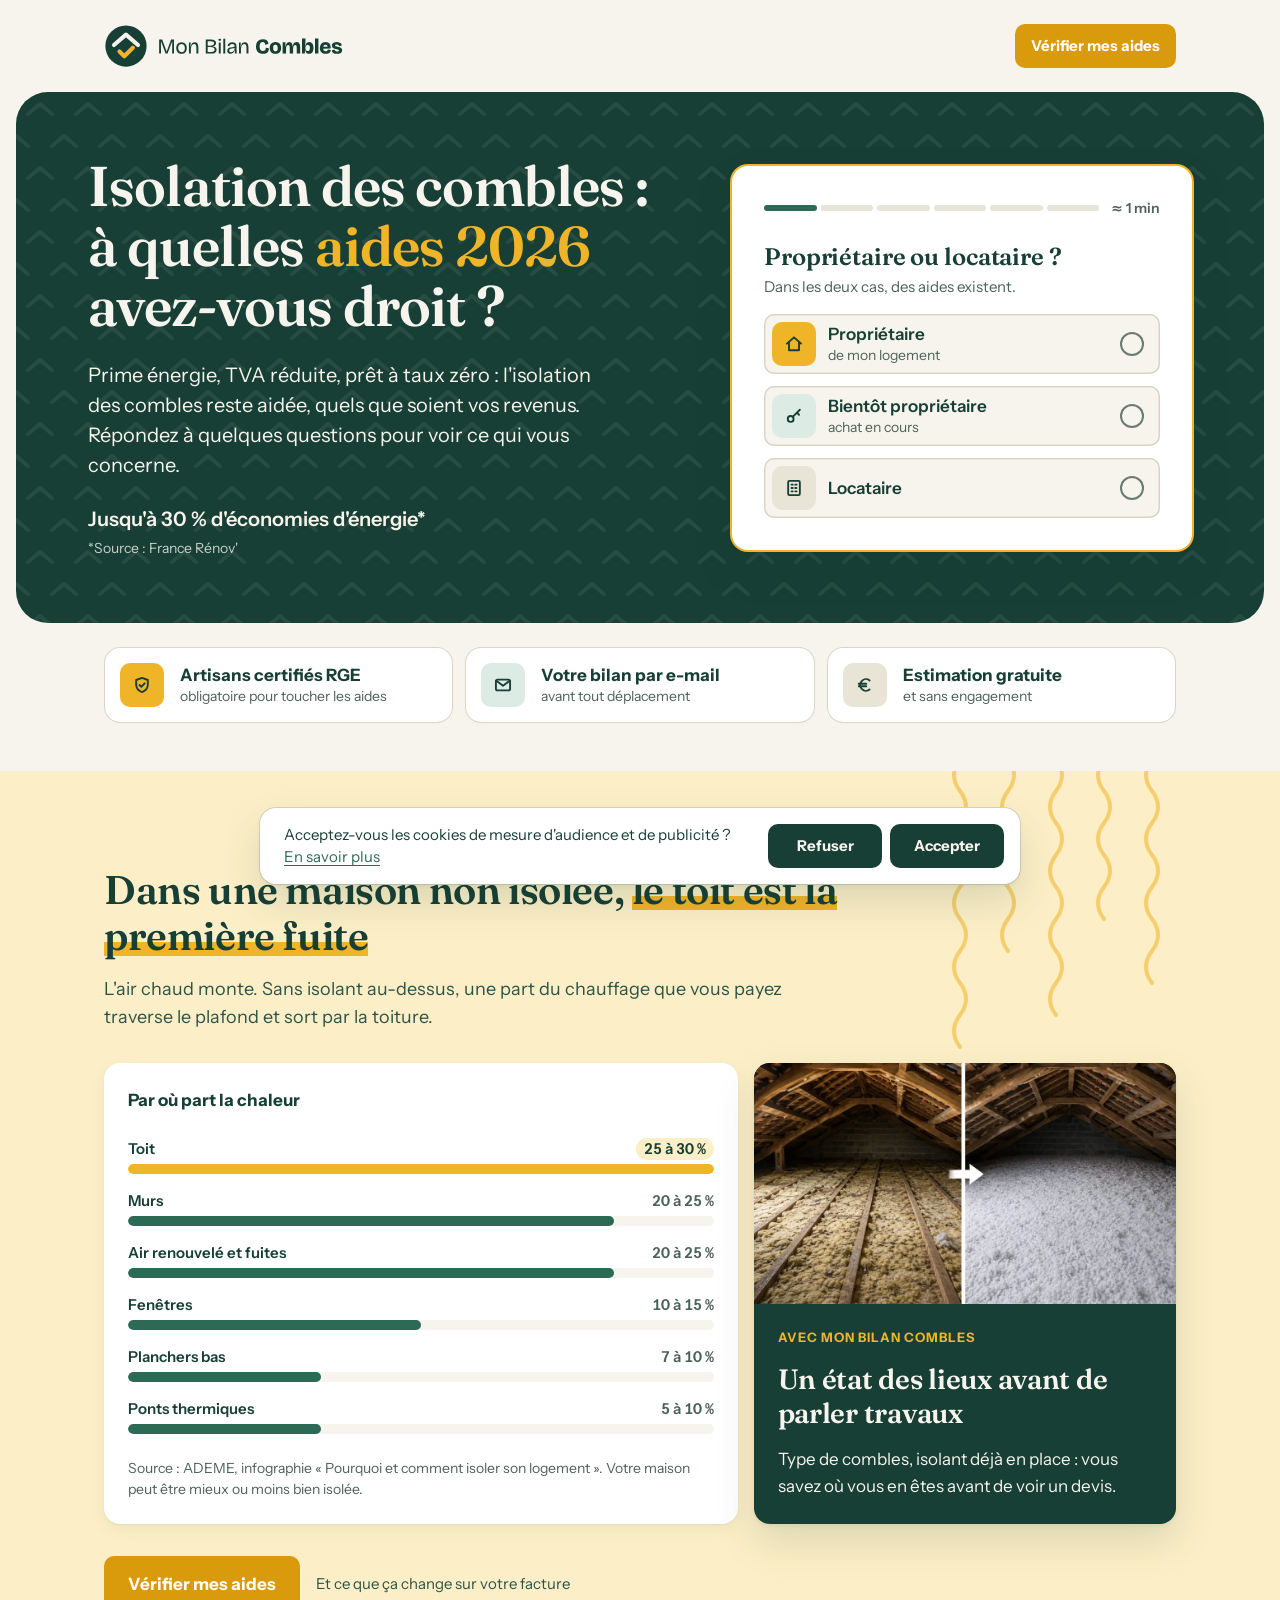
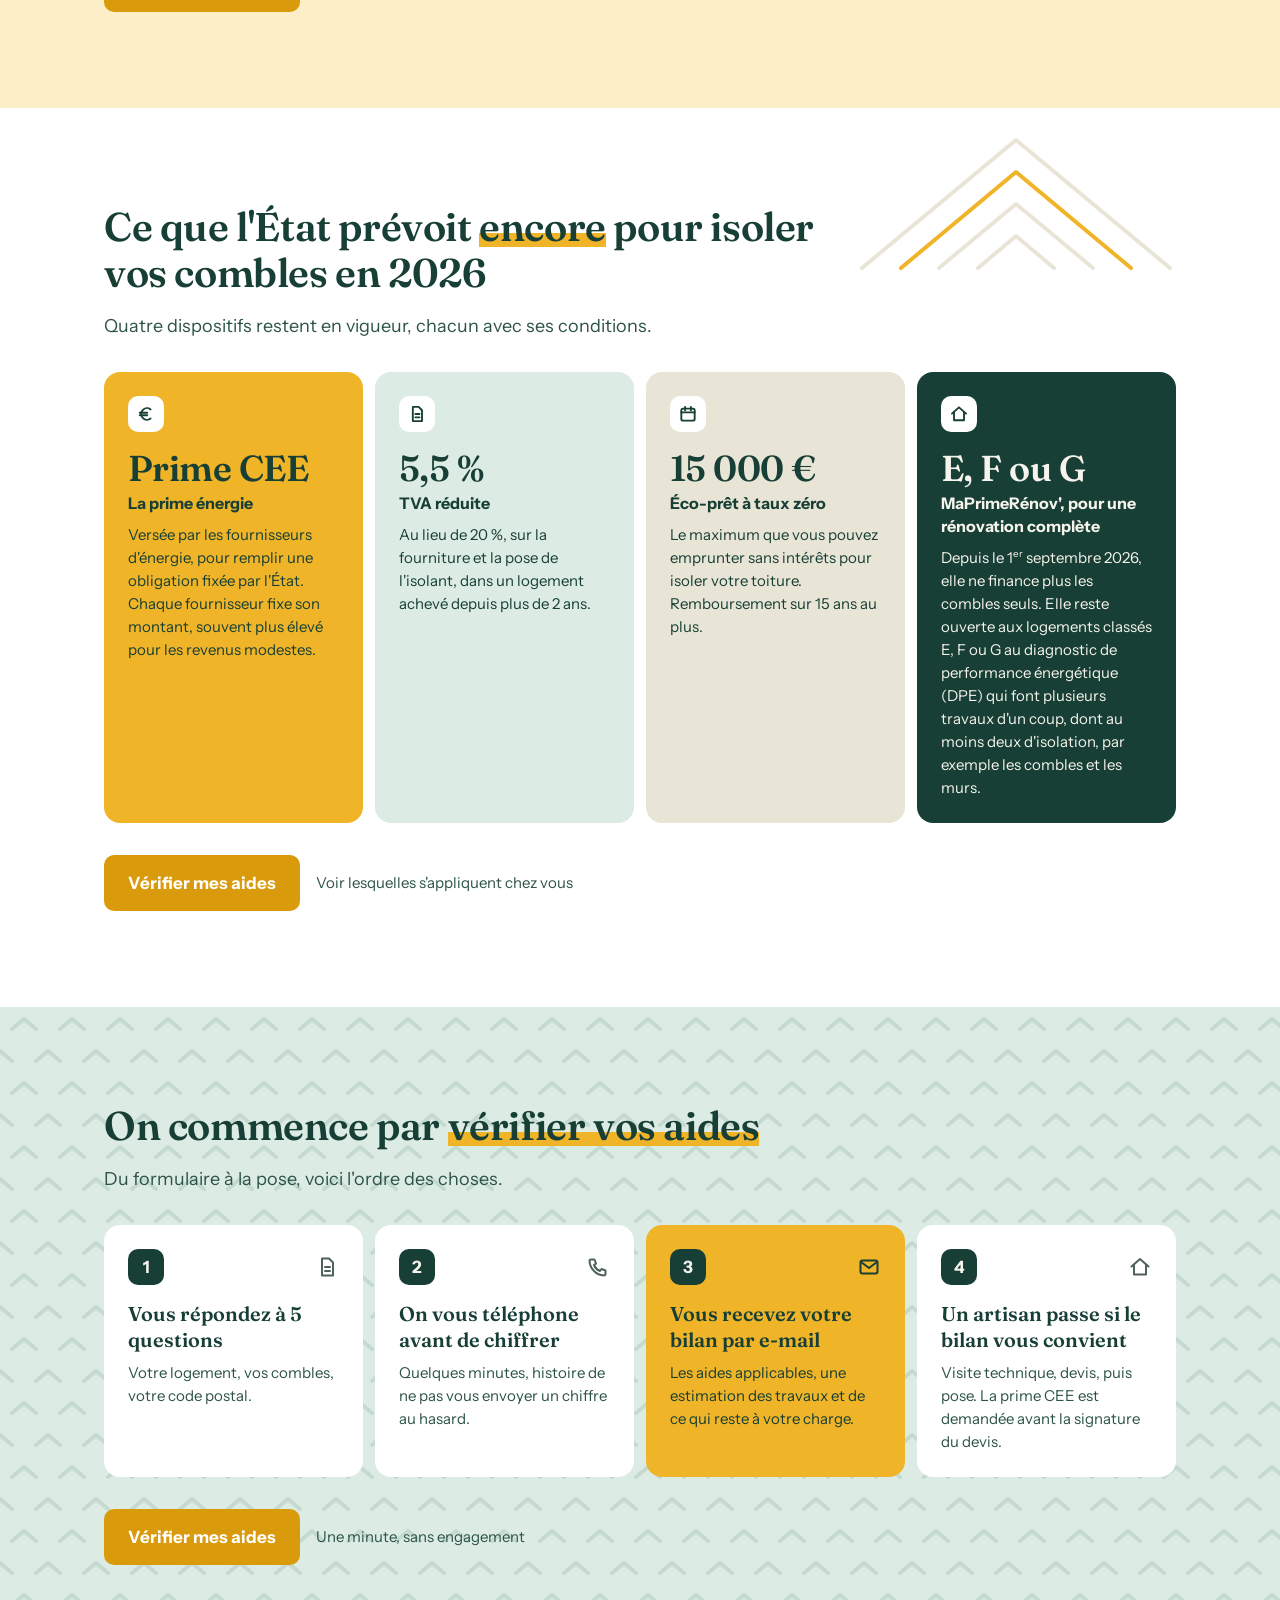
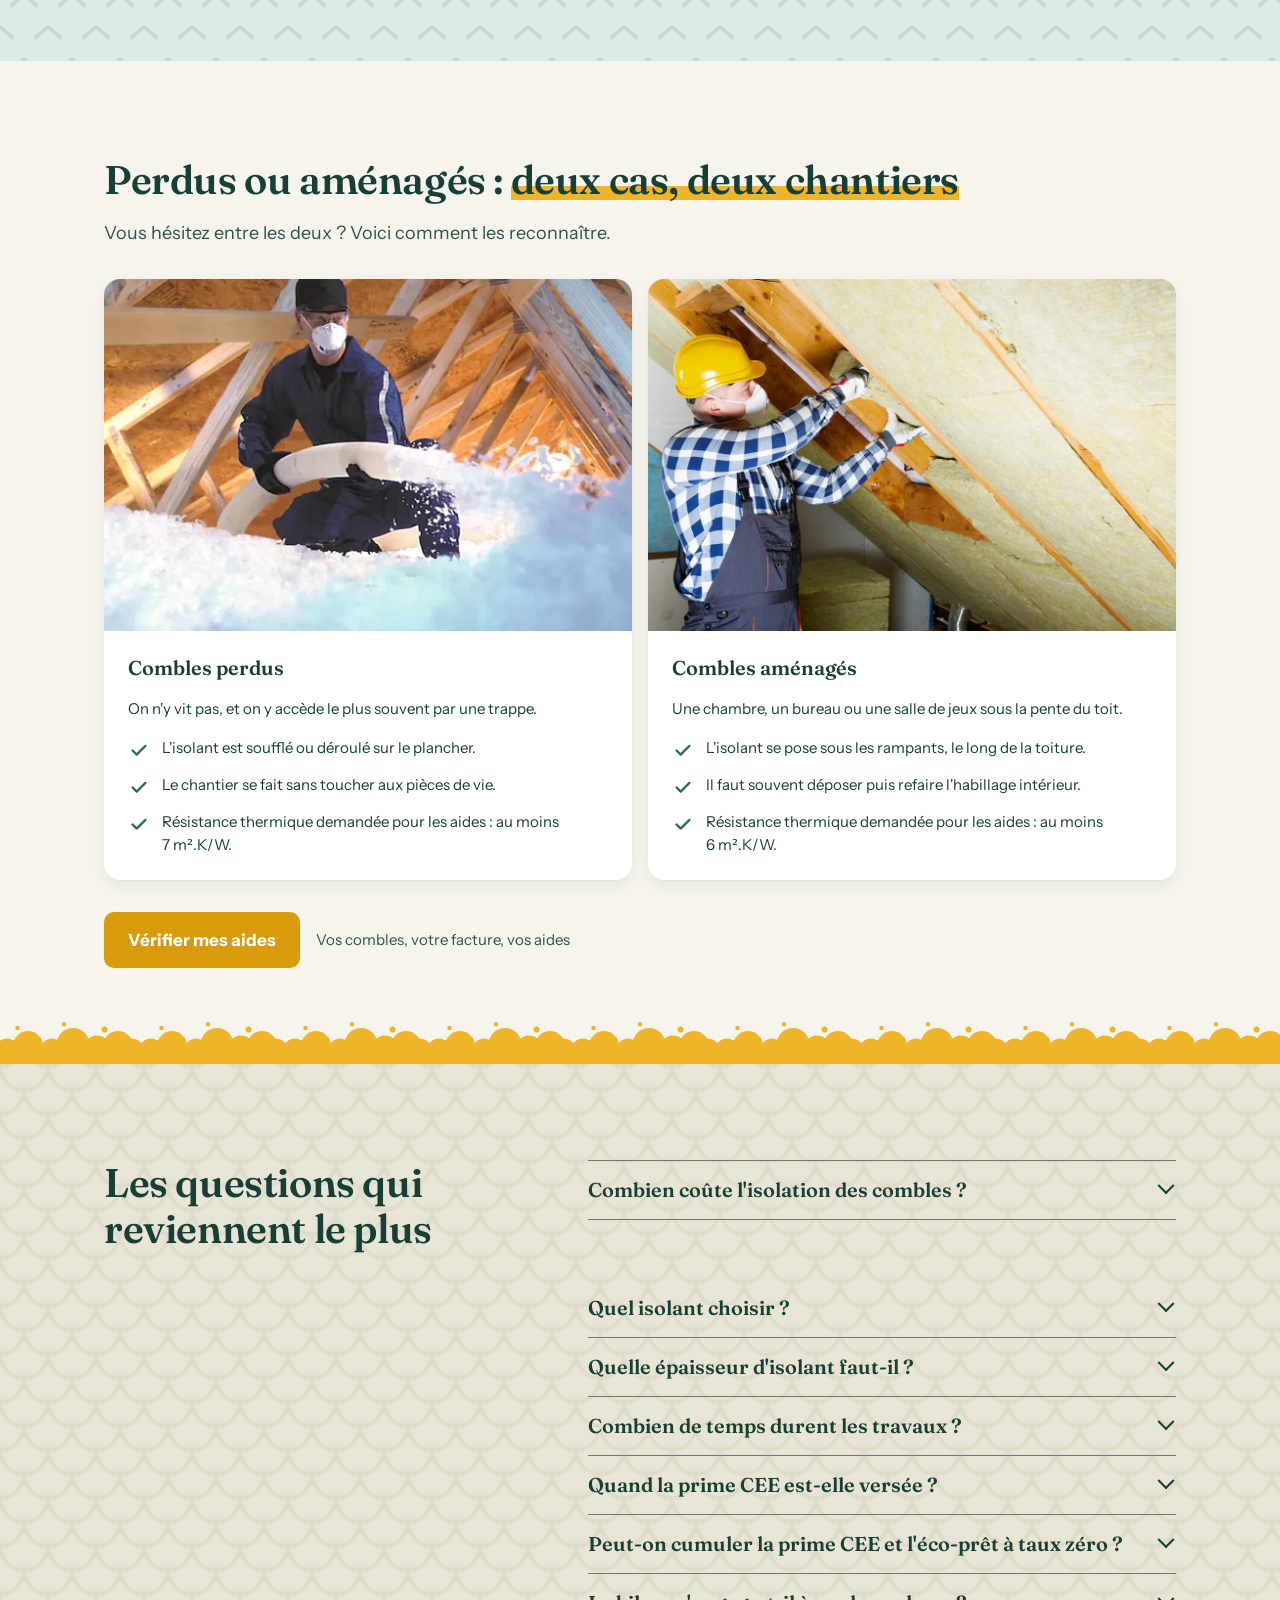
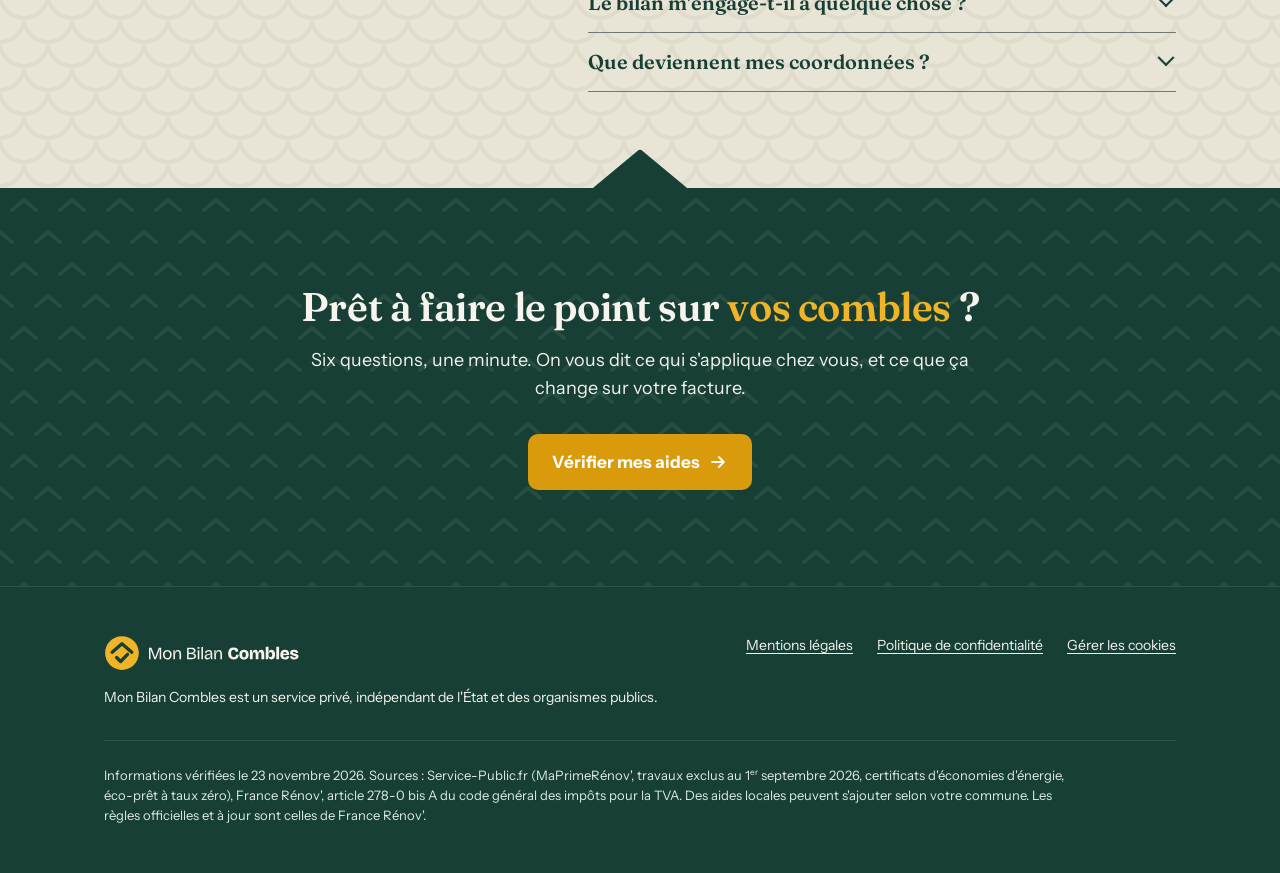
==== commit 60f2821a: "En-tete : Verifier mes aides, comme les autres boutons Co-Authored-By: Claude Opus 5.5 (1M context) " ====
--- a/index.html
+++ b/index.html
@@ -44,7 +44,7 @@
 
 <header class="conteneur entete">
   <a class="entete__logo" href="./" aria-label="Mon Bilan Combles, accueil"><img src="assets/img/logo.svg" alt="Mon Bilan Combles" width="240" height="44"></a>
-  <a class="mbc-btn mbc-btn--compact entete__appel" href="#bilan">Demander mon bilan gratuit</a>
+  <a class="mbc-btn mbc-btn--compact entete__appel" href="#bilan">Vérifier mes aides</a>
 </header>
 
 <main>
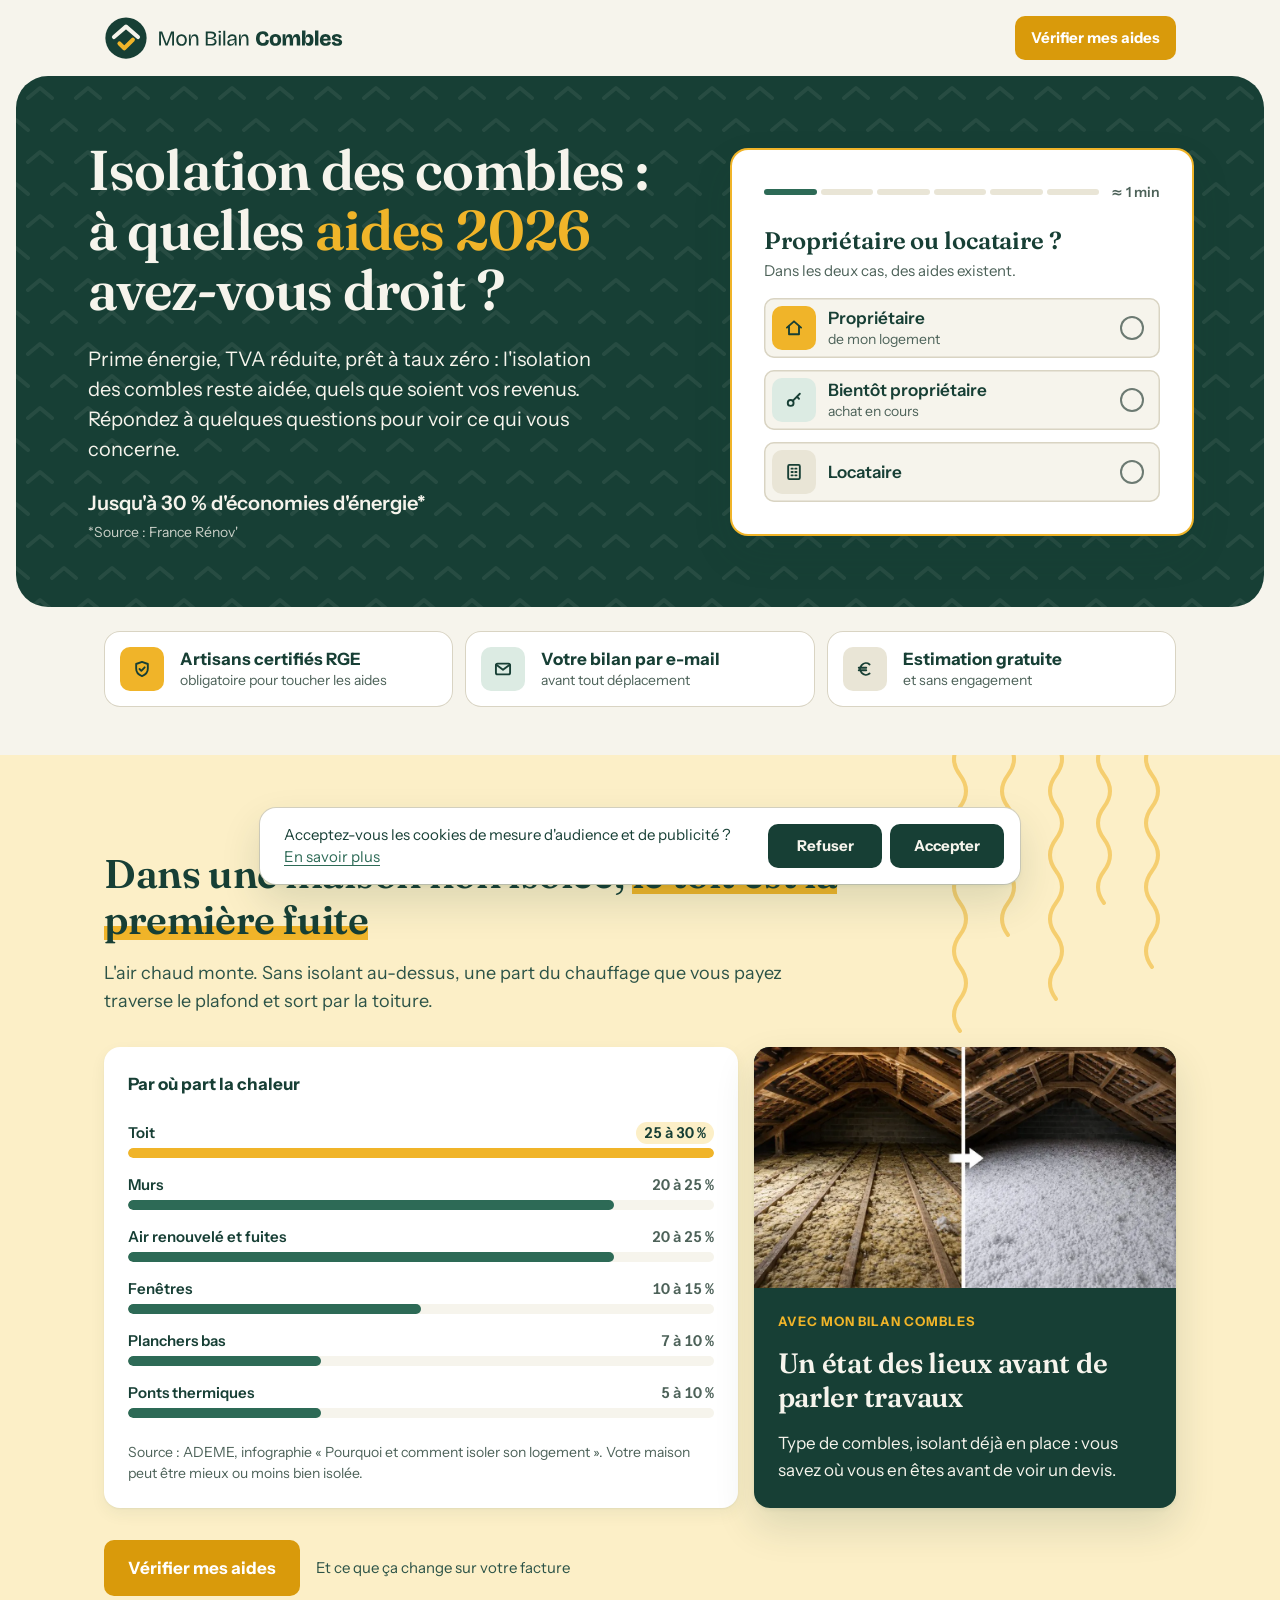
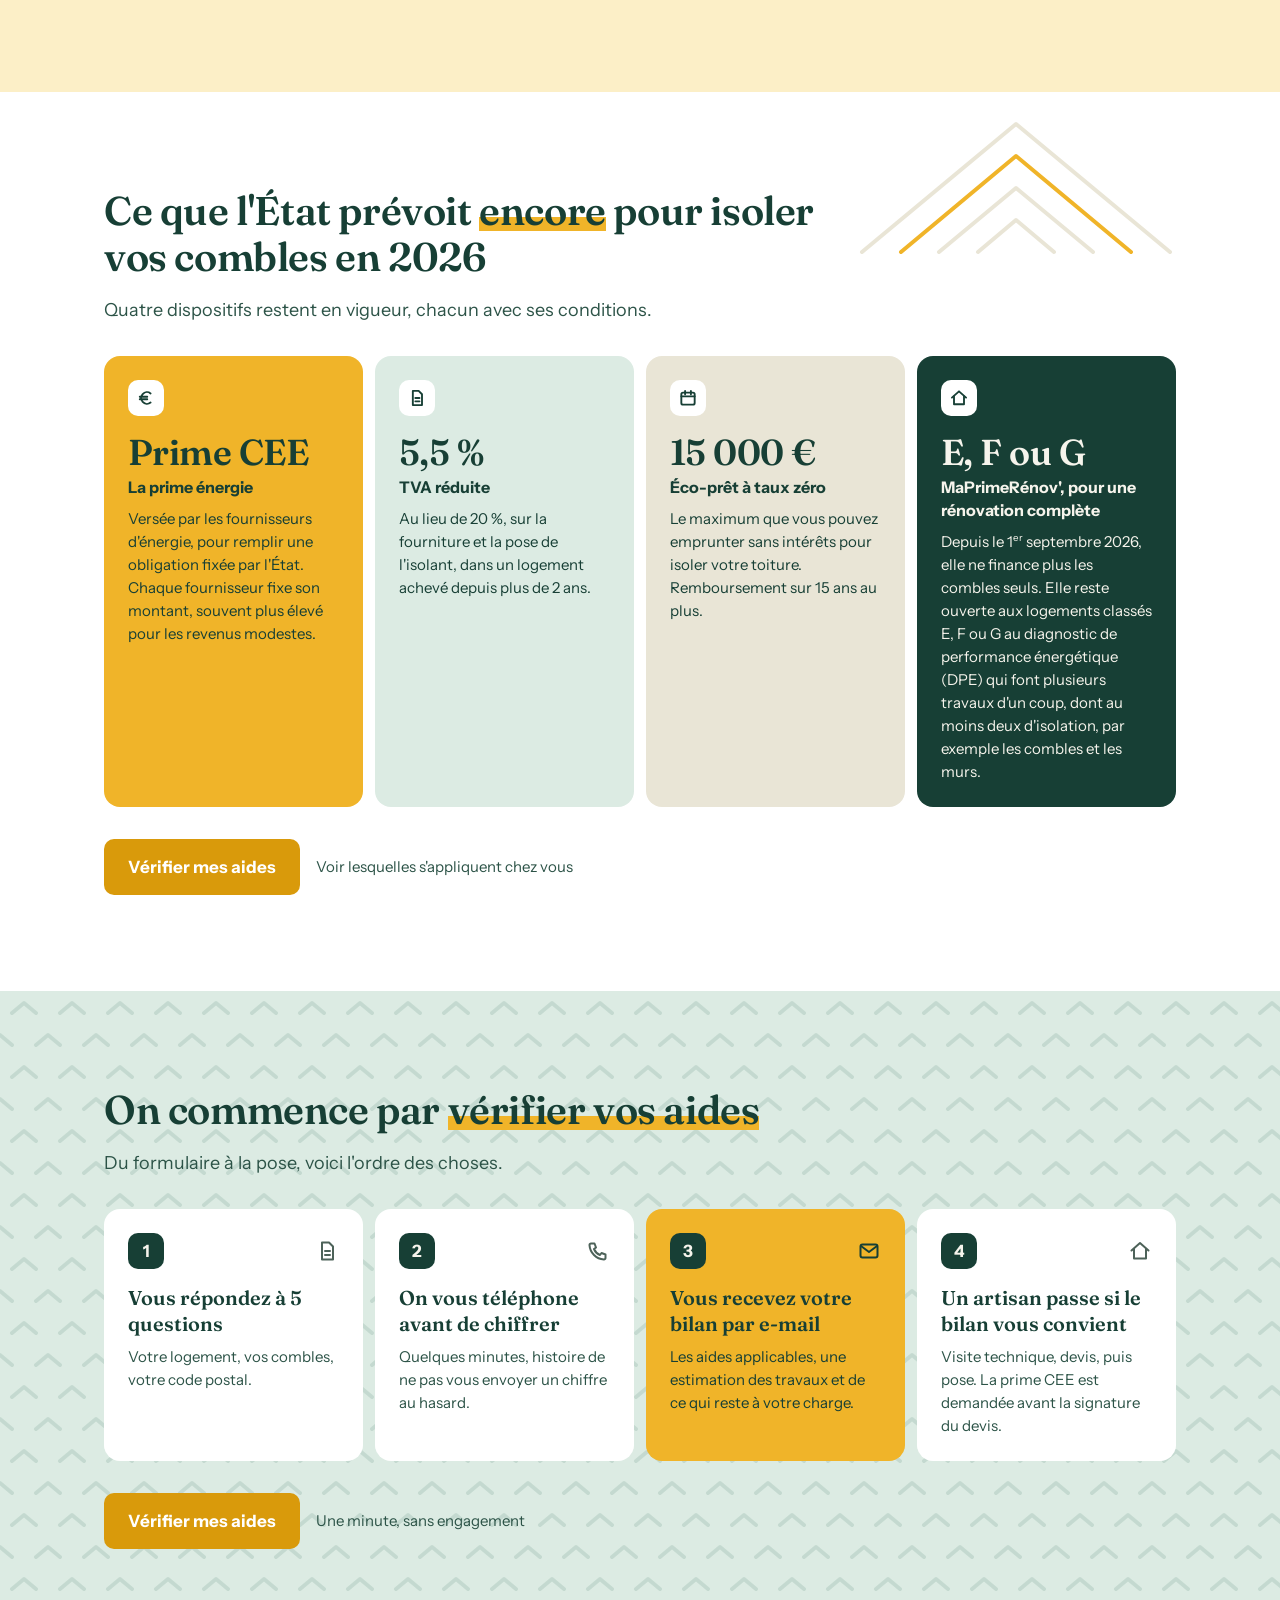
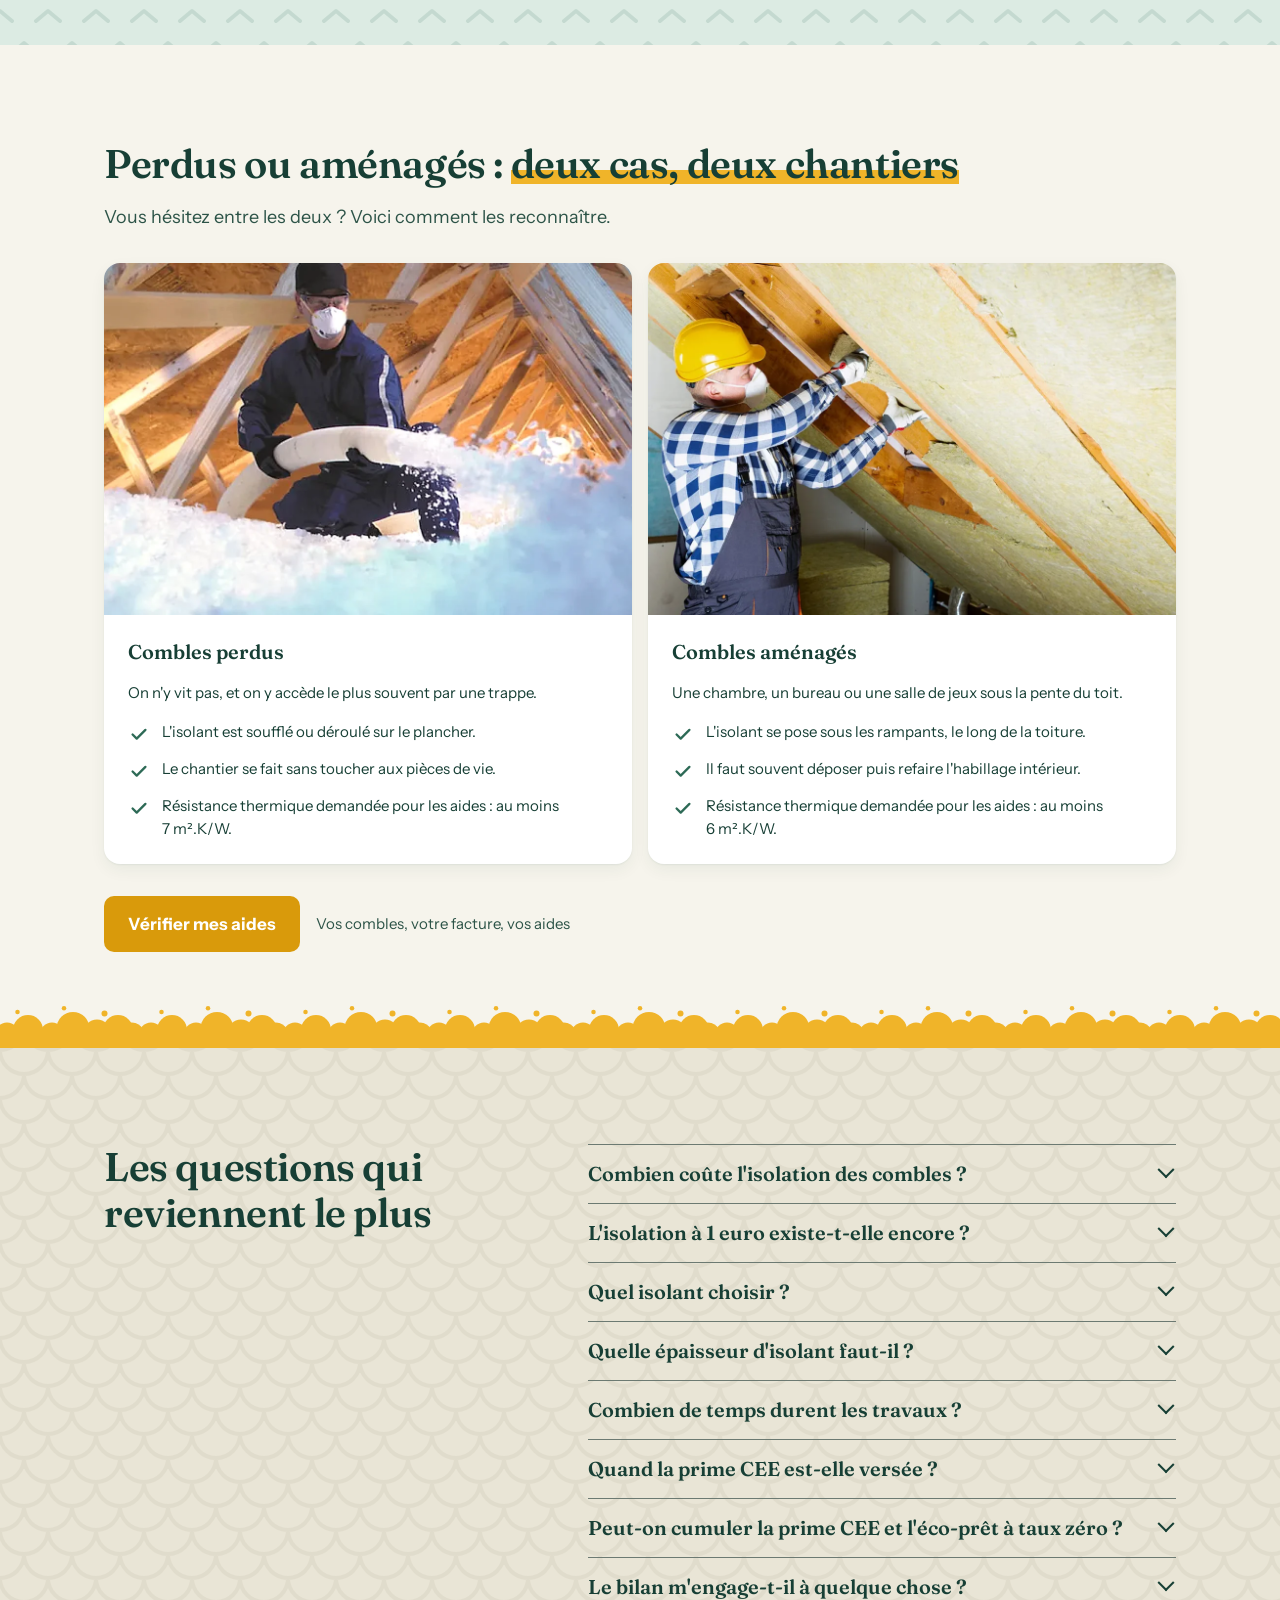
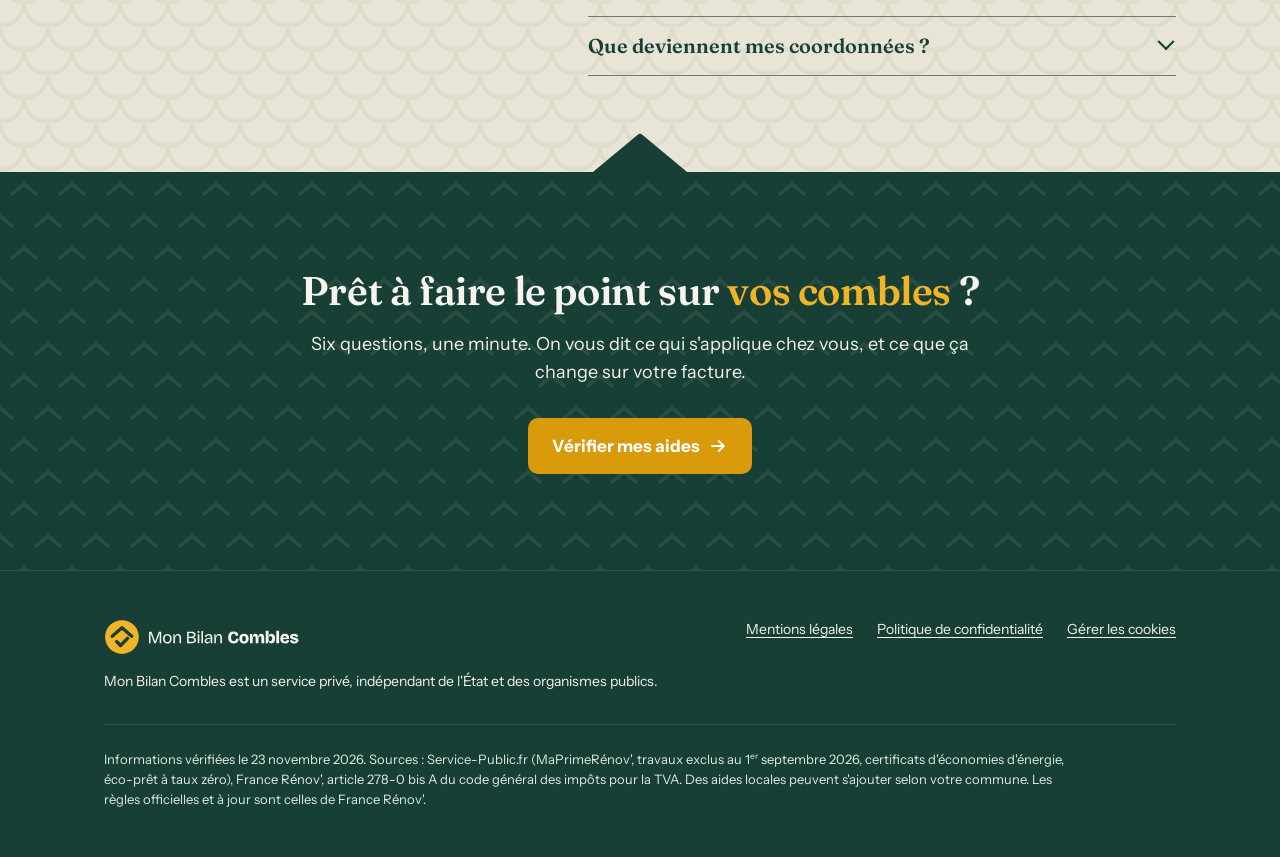
==== commit 5821bd9b: "En-tete collant avec logo et bouton Verifier mes aides Co-Authored-By: Claude Opus 5.5 (1M context) " ====
--- a/index.html
+++ b/index.html
@@ -17,7 +17,7 @@
 <link rel="apple-touch-icon" href="assets/img/symbole-512.png">
 <link rel="preload" href="assets/fonts/Fraunces-Variable.woff2" as="font" type="font/woff2" crossorigin>
 <link rel="preload" href="assets/fonts/InstrumentSans-Variable.woff2" as="font" type="font/woff2" crossorigin>
-<link rel="stylesheet" href="assets/css/style.css?v=18">
+<link rel="stylesheet" href="assets/css/style.css?v=19">
 </head>
 <body>
 <svg class="visuellement-cache" aria-hidden="true" focusable="false">
@@ -332,5 +332,6 @@
 <script src="assets/js/cookies.js?v=5"></script>
 <script src="assets/js/form.js?v=6"></script>
 <script src="assets/js/anim.js?v=1"></script>
+<script src="assets/js/entete.js?v=1"></script>
 </body>
 </html>
--- a/assets/css/style.css
+++ b/assets/css/style.css
@@ -23,7 +23,7 @@
 
 /* ---------- Base ---------- */
 *, *::before, *::after { box-sizing: border-box; }
-html { scroll-behavior: smooth; -webkit-text-size-adjust: 100%; }
+html { --entete-hauteur: 76px; scroll-behavior: smooth; scroll-padding-top: var(--entete-hauteur); -webkit-text-size-adjust: 100%; }
 body { margin: 0; background: var(--lin); color: var(--sapin); font-family: var(--font-texte); font-size: 17px; line-height: 27px; -webkit-font-smoothing: antialiased; }
 img, svg { max-width: 100%; }
 img { height: auto; }
@@ -50,14 +50,14 @@
 .carte { background: var(--blanc); border-radius: var(--radius-lg); box-shadow: var(--ombre-carte); padding: var(--space-6); }
 .appel { display: flex; flex-wrap: wrap; align-items: center; gap: var(--space-3) var(--space-4); margin-top: var(--space-8); }
 .appel span { font-size: 15px; line-height: 22px; color: var(--sapin-700); }
-.lien-evitement { position: absolute; left: var(--space-4); top: -100px; background: var(--sapin); color: var(--lin); padding: var(--space-2) var(--space-4); border-radius: var(--radius-md); z-index: 10; }
+.lien-evitement { position: absolute; z-index: 30; left: var(--space-4); top: -100px; background: var(--sapin); color: var(--lin); padding: var(--space-2) var(--space-4); border-radius: var(--radius-md); z-index: 10; }
 .lien-evitement:focus { top: var(--space-4); color: var(--lin); outline-color: var(--laine); }
 
 /* ---------- Bouton ---------- */
 .mbc-btn { display: inline-flex; align-items: center; justify-content: center; gap: var(--space-2); min-height: 56px; padding: 0 var(--space-6); border: 0; border-radius: var(--radius-md); background: var(--laine-foncee); color: var(--blanc); font-family: var(--font-texte); font-size: 17px; line-height: 24px; font-weight: 700; text-decoration: none; cursor: pointer; transition: background-color .15s ease; }
 .mbc-btn:hover { background: var(--laine-sombre); color: var(--blanc); }
 .mbc-btn--bloc { display: flex; width: 100%; }
-.mbc-btn--compact { min-height: 44px; padding: 0 var(--space-4); font-size: 15px; line-height: 20px; }
+.mbc-btn--compact { min-height: 44px; padding: 0 var(--space-4); font-size: 15px; line-height: 20px; white-space: nowrap; }
 .mbc-btn--secondaire { background: transparent; color: var(--sapin); box-shadow: inset 0 0 0 2px var(--sapin); }
 .mbc-btn--secondaire:hover { background: var(--sapin); color: var(--lin); }
 .mbc-btn[disabled] { background: var(--ligne); color: var(--sapin-700); cursor: wait; }
@@ -103,7 +103,11 @@
 .mbc-liste-coches .ico { width: 22px; height: 22px; margin-top: 3px; color: var(--mousse); stroke-width: 2.5; }
 
 /* ---------- En-tête ---------- */
-.entete.conteneur { display: flex; align-items: center; justify-content: space-between; gap: var(--space-4); padding-top: var(--space-6); padding-bottom: var(--space-6); }
+.entete.conteneur { display: flex; align-items: center; justify-content: space-between; gap: var(--space-4); padding-top: var(--space-4); padding-bottom: var(--space-4); }
+/* En-tête collant. Le fond lin déborde sur toute la largeur de l'écran (ombre étalée, coupée en haut et en bas) ;
+   un trait apparaît dessous dès qu'on fait défiler (classe posée par entete.js). */
+.entete { position: sticky; top: 0; z-index: 10; background: var(--lin); box-shadow: 0 0 0 100vmax var(--lin); clip-path: inset(0 -100vmax); }
+.entete.est-colle { box-shadow: 0 0 0 100vmax var(--lin), 0 1px 0 100vmax var(--ligne); clip-path: inset(0 -100vmax -1px); }
 .entete__logo img { display: block; height: 36px; width: auto; }
 
 /* ---------- Accroche ---------- */
@@ -277,9 +281,13 @@
 
 /* ---------- Mobile : la première question tient en entier sur le premier écran ---------- */
 @media (max-width: 719px) {
+  html { --entete-hauteur: 64px; }
   .entete.conteneur { padding-top: var(--space-3); padding-bottom: var(--space-3); }
   .entete__logo img { height: 40px; }
   .entete__appel { display: none; }
+  /* Formulaire sorti de l'écran : logo réduit et bouton dans l'en-tête collant. */
+  .entete.formulaire-hors-vue .entete__logo img { height: 28px; }
+  .entete.formulaire-hors-vue .entete__appel { display: inline-flex; min-height: 40px; padding: 0 var(--space-3); font-size: 14px; }
   .hero { padding: var(--space-4) 0 var(--space-6); }
   .hero__grille { gap: var(--space-4); padding-left: var(--space-3); padding-right: var(--space-3); }
   .hero__texte { display: contents; }
@@ -300,7 +308,9 @@
 }
 /* Téléphones hauts (700 px et plus) : la place ne manque pas, on aère le hero. */
 @media (max-width: 719px) and (min-height: 700px) {
+  html { --entete-hauteur: 68px; }
   .entete__logo img { height: 44px; }
+  .entete.formulaire-hors-vue .entete__appel { min-height: 44px; }
   .hero { padding: var(--space-6) 0 var(--space-8); }
   .hero__grille { gap: var(--space-6); }
   .hero__texte .hero__source { margin-top: calc(-1 * var(--space-4)); }
@@ -311,8 +321,15 @@
   .mbc-options { gap: var(--space-3); }
   .mbc-option { min-height: 56px; padding-top: var(--space-2); padding-bottom: var(--space-2); }
 }
+/* Moins de 360 px de large : le bouton ne tient pas à côté du logo, l'en-tête collant garde le logo seul. */
+@media (max-width: 359px) {
+  .entete.formulaire-hors-vue .entete__appel { display: none; }
+  .entete.formulaire-hors-vue .entete__logo img { height: 32px; }
+}
 @media (max-width: 719px) and (max-height: 600px) {
+  html { --entete-hauteur: 56px; }
   .entete__logo img { height: 32px; }
+  .entete.formulaire-hors-vue .entete__appel { min-height: 32px; }
   .hero { padding-top: var(--space-3); }
   .hero h1 { font-size: 22px; line-height: 26px; }
   .form__question { font-size: 19px; line-height: 26px; }
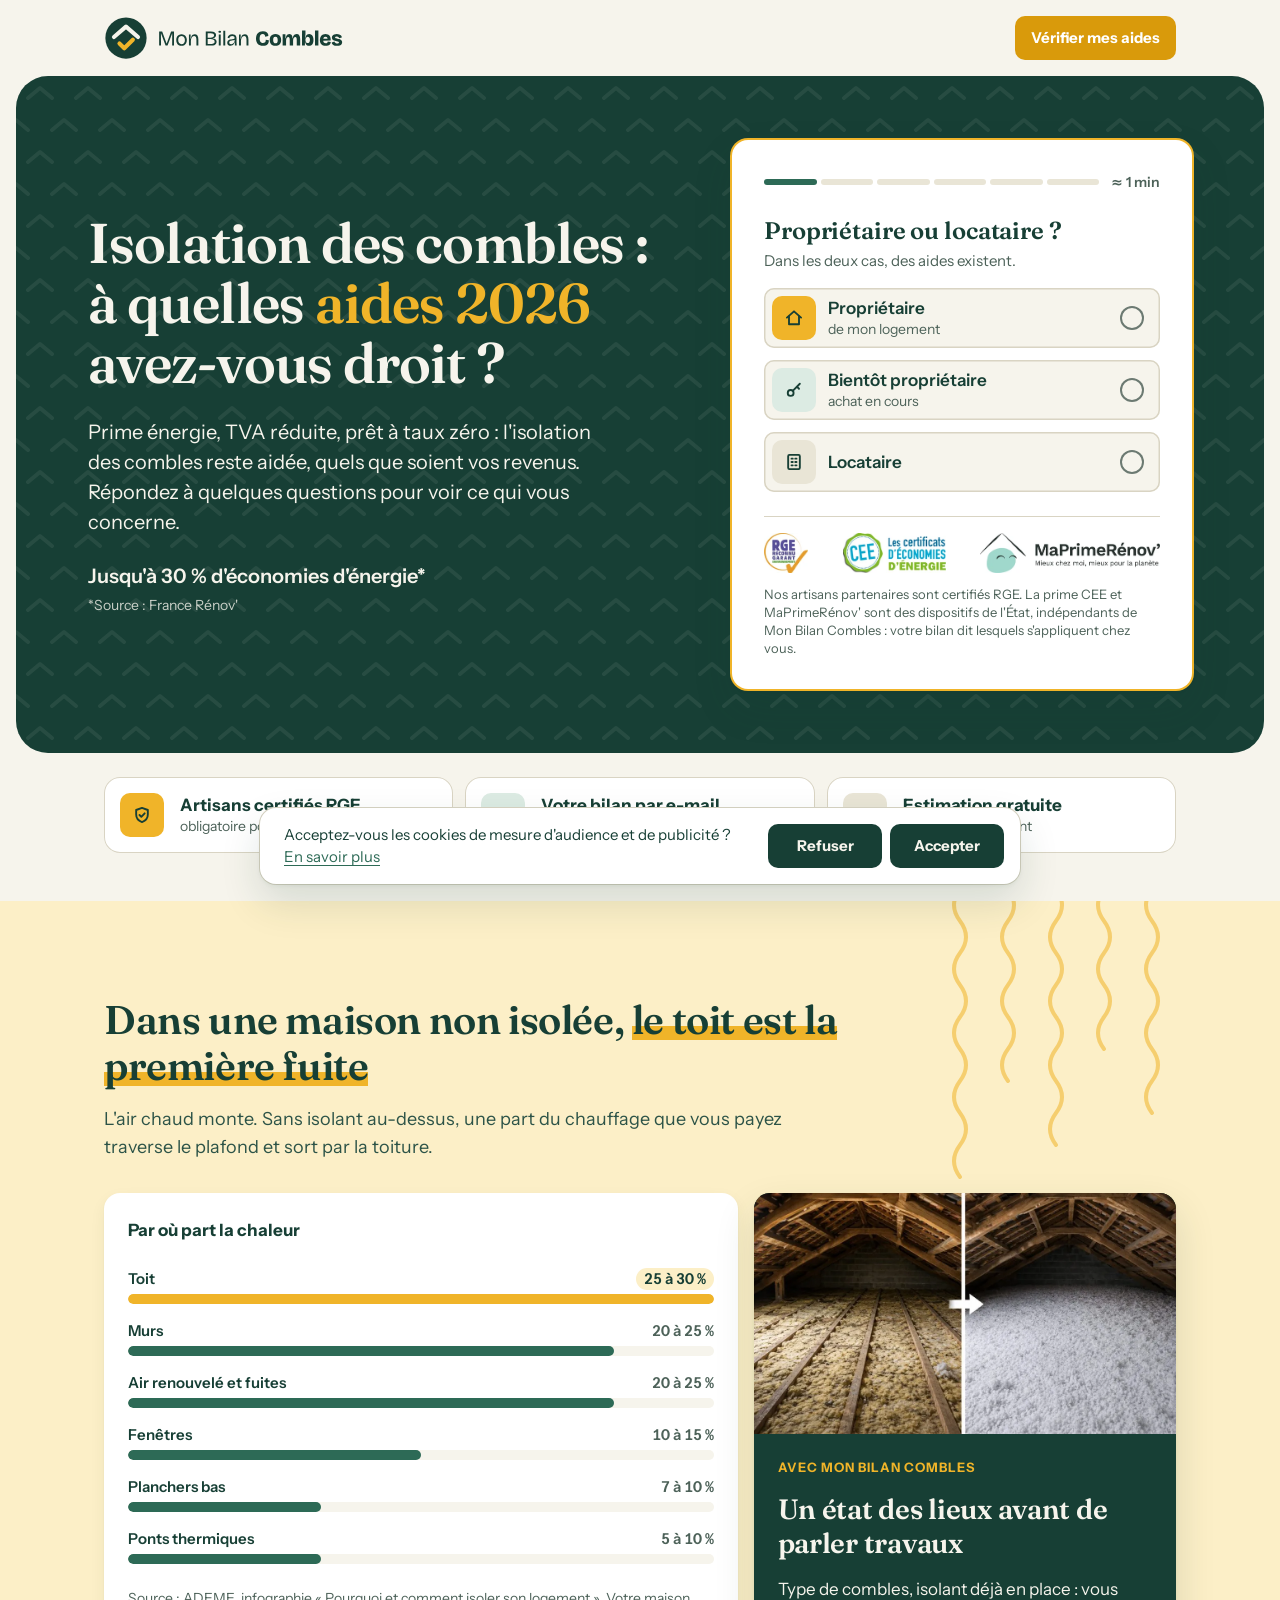
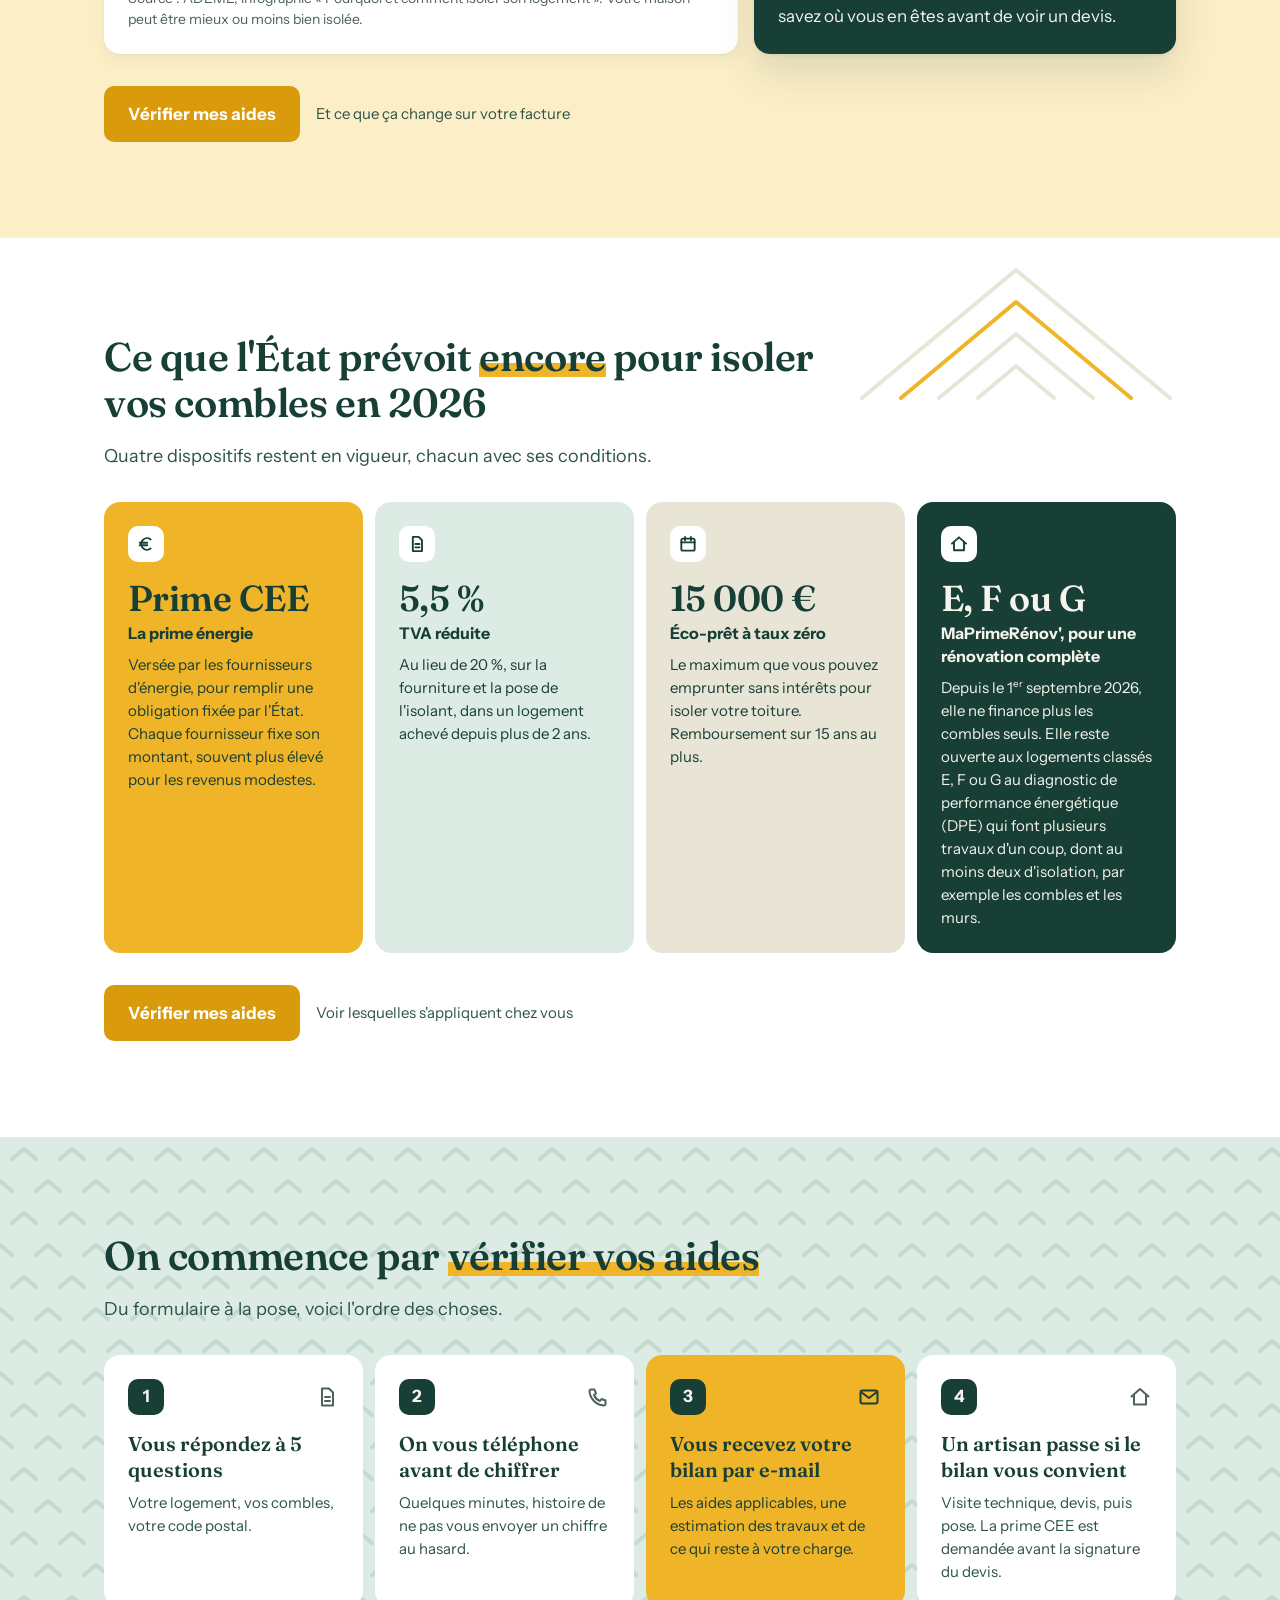
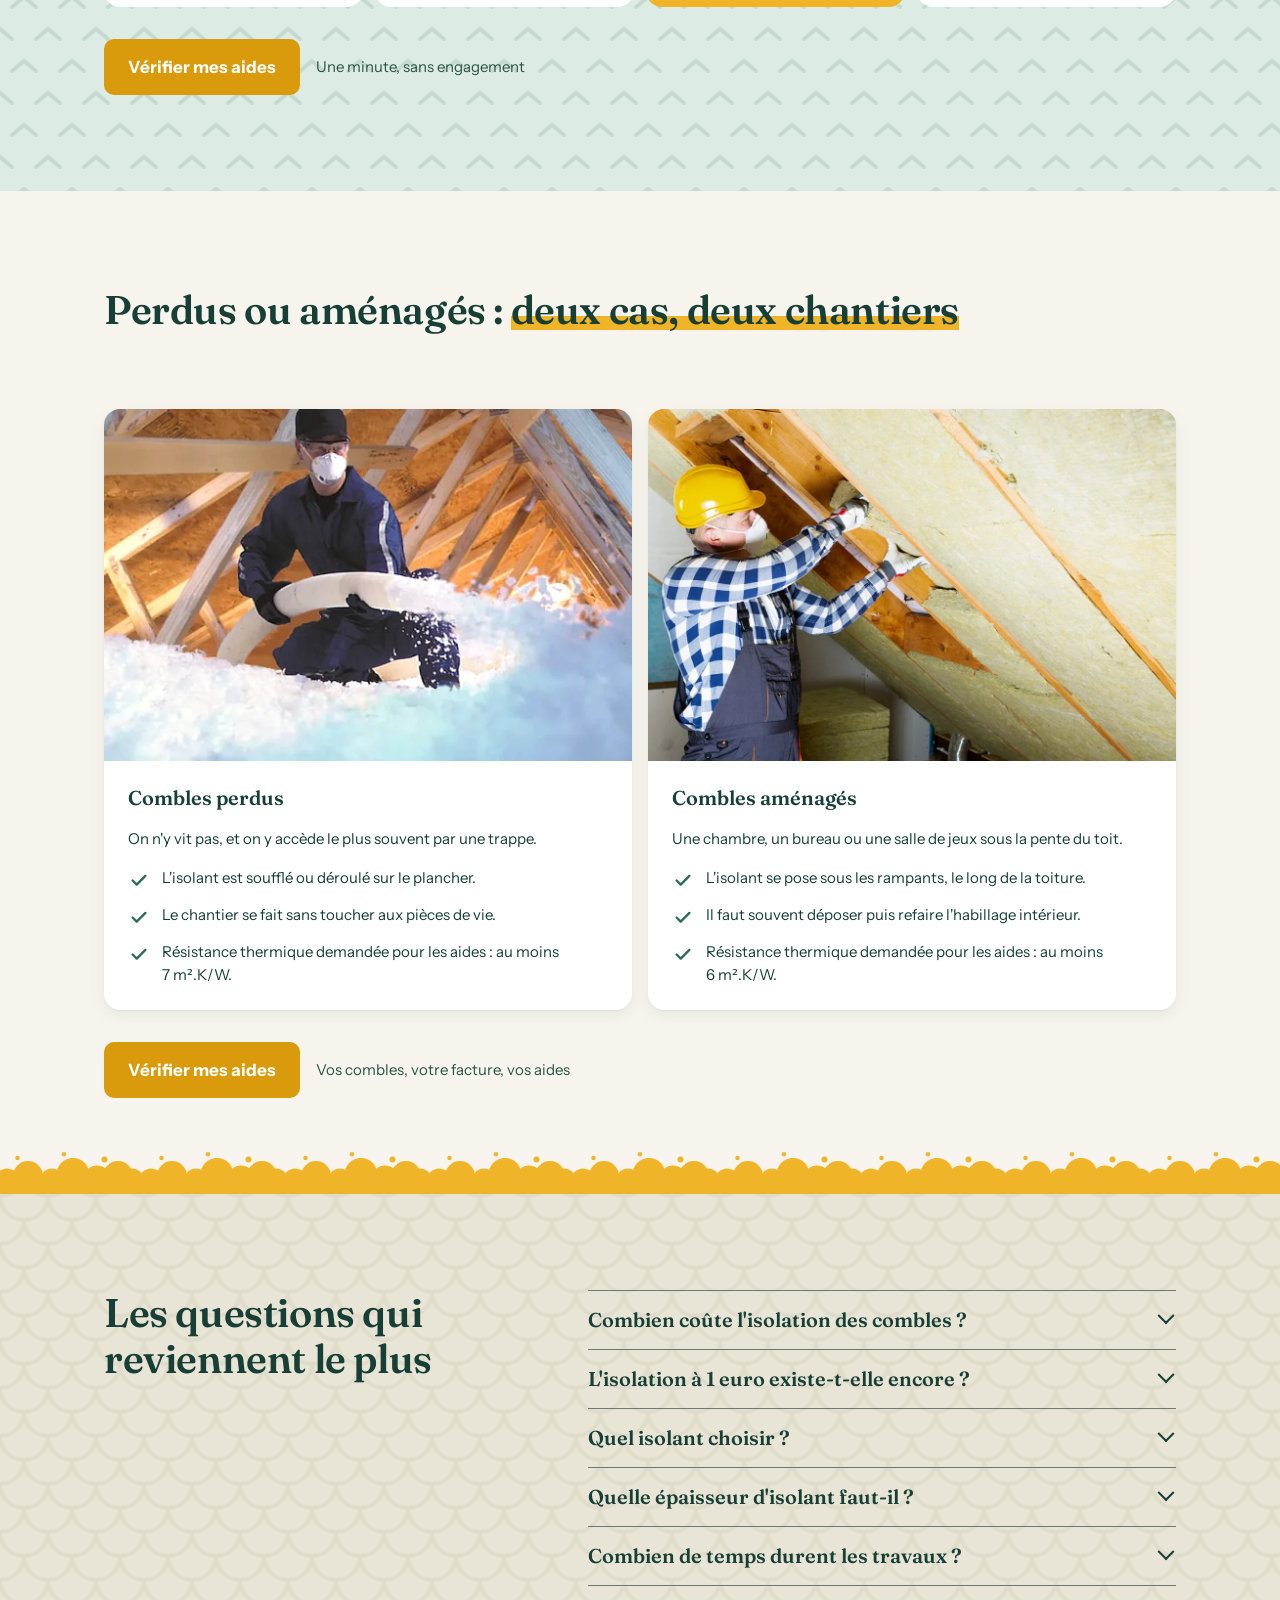
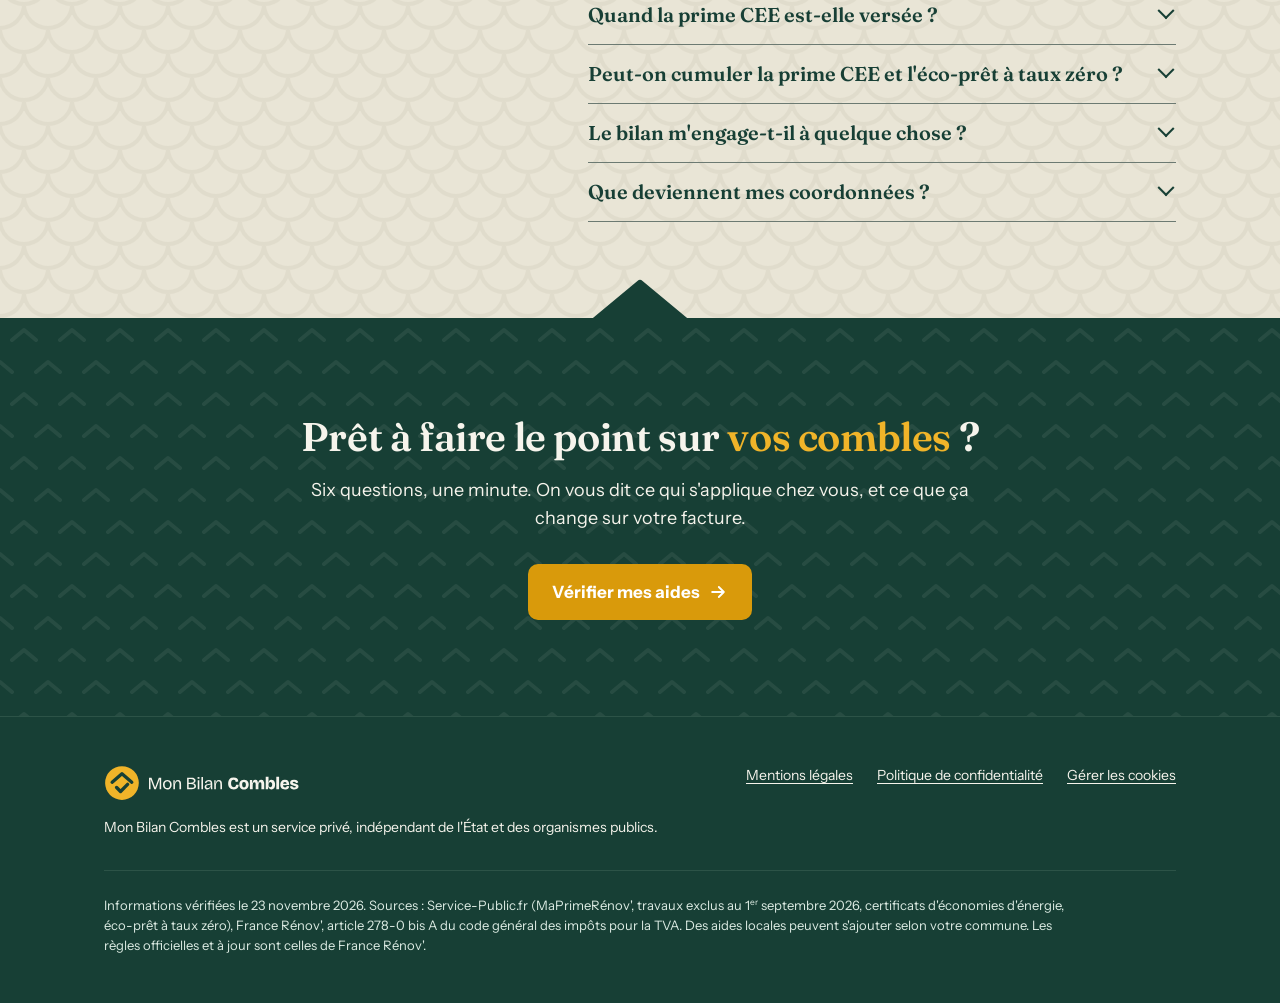
==== commit 6cbd01f4: "Formulaire : logos RGE, CEE et MaPrimeRenov avec phrase explicative Co-Authored-By: Claude Opus 5.5 " ====
--- a/index.html
+++ b/index.html
@@ -17,7 +17,7 @@
 <link rel="apple-touch-icon" href="assets/img/symbole-512.png">
 <link rel="preload" href="assets/fonts/Fraunces-Variable.woff2" as="font" type="font/woff2" crossorigin>
 <link rel="preload" href="assets/fonts/InstrumentSans-Variable.woff2" as="font" type="font/woff2" crossorigin>
-<link rel="stylesheet" href="assets/css/style.css?v=19">
+<link rel="stylesheet" href="assets/css/style.css?v=20">
 </head>
 <body>
 <svg class="visuellement-cache" aria-hidden="true" focusable="false">
@@ -151,6 +151,15 @@
           <svg class="ico"><use href="#i-coche"/></svg>
           <h2>Votre demande est bien partie</h2>
           <p>Prochaine étape : notre appel. D'ici là, vous n'avez rien à faire.</p>
+        </div>
+
+        <div class="form__logos">
+          <div class="form__logos-ligne">
+            <img src="assets/img/logo-rge.webp?v=1" alt="RGE, Reconnu garant de l'environnement" width="106" height="96">
+            <img src="assets/img/logo-cee.webp?v=1" alt="Certificats d'économies d'énergie (CEE)" width="248" height="96">
+            <img src="assets/img/logo-maprimerenov.webp?v=1" alt="MaPrimeRénov'" width="431" height="96">
+          </div>
+          <p>Nos artisans partenaires sont certifiés RGE. La prime CEE et MaPrimeRénov' sont des dispositifs de l'État, indépendants de Mon Bilan Combles : votre bilan dit lesquels s'appliquent chez vous.</p>
         </div>
       </form>
     </div>
--- a/assets/css/style.css
+++ b/assets/css/style.css
@@ -131,6 +131,11 @@
 .form__pas.est-actif { display: grid; }
 .form__question { padding: 0; font-family: var(--font-titre); font-weight: 600; font-size: 24px; line-height: 30px; letter-spacing: -.005em; }
 legend.form__question { margin-bottom: var(--space-3); }
+/* Logos sous le formulaire (choix de Rémi du 25/11/2026, voir CLAUDE.md) : la phrase dessous dit ce qu'ils sont. */
+.form__logos { margin-top: var(--space-6); padding-top: var(--space-4); border-top: 1px solid var(--ligne); }
+.form__logos-ligne { display: flex; align-items: center; justify-content: space-between; gap: var(--space-3); }
+.form__logos img { display: block; flex: 0 1 auto; min-width: 0; max-width: 100%; max-height: 32px; width: auto; height: auto; }
+.form__logos p { margin-top: var(--space-3); font-size: 13px; line-height: 18px; color: var(--sapin-500); }
 .form__precision { margin-top: calc(-1 * var(--space-2)); font-size: 15px; line-height: 22px; color: var(--sapin-500); }
 .form__pourquoi { font-size: 15px; line-height: 22px; color: var(--sapin-500); }
 .form__piege { position: absolute; left: -9999px; }
@@ -240,6 +245,7 @@
 
 /* ---------- À partir de 720px ---------- */
 @media (min-width: 720px) {
+  .form__logos img { max-height: 40px; }
   .conteneur { padding: 0 var(--space-8); }
   .section { padding: var(--space-24) 0; }
   .titre-1 { font-size: 40px; line-height: 46px; }
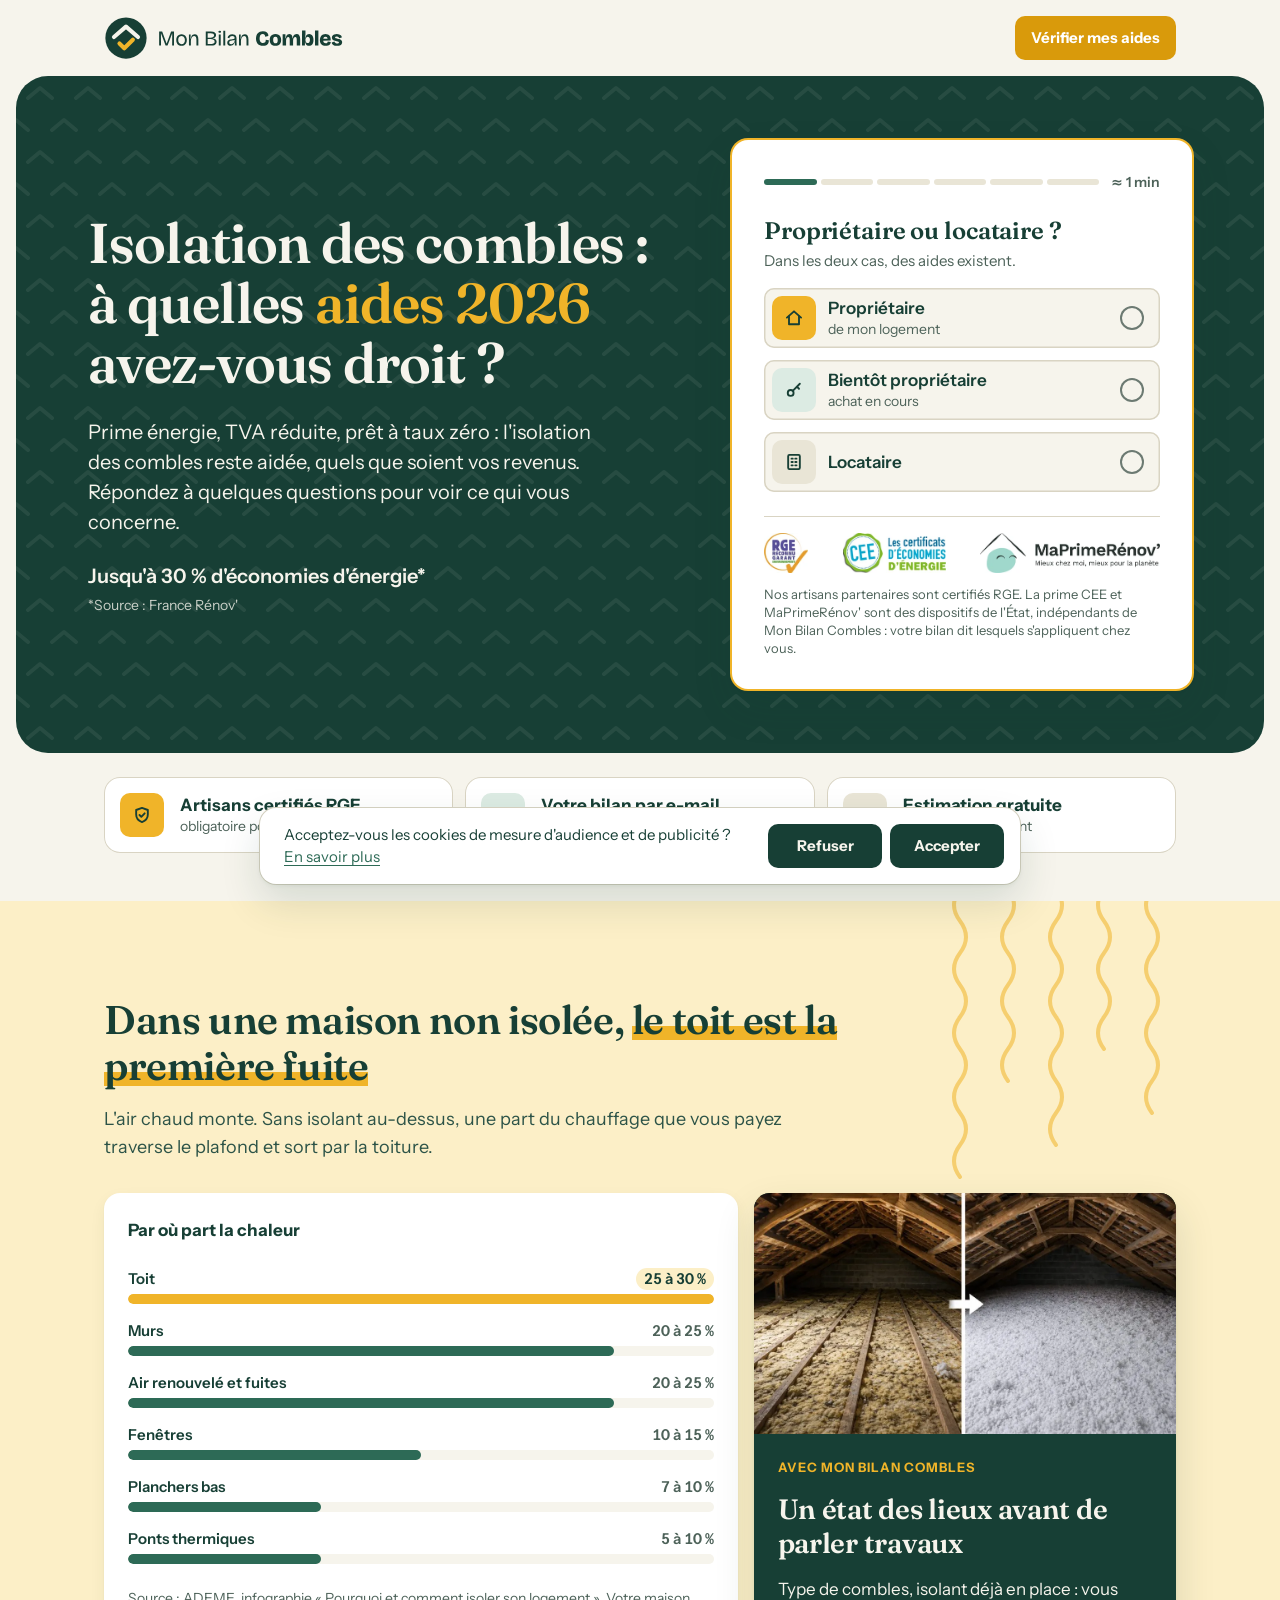
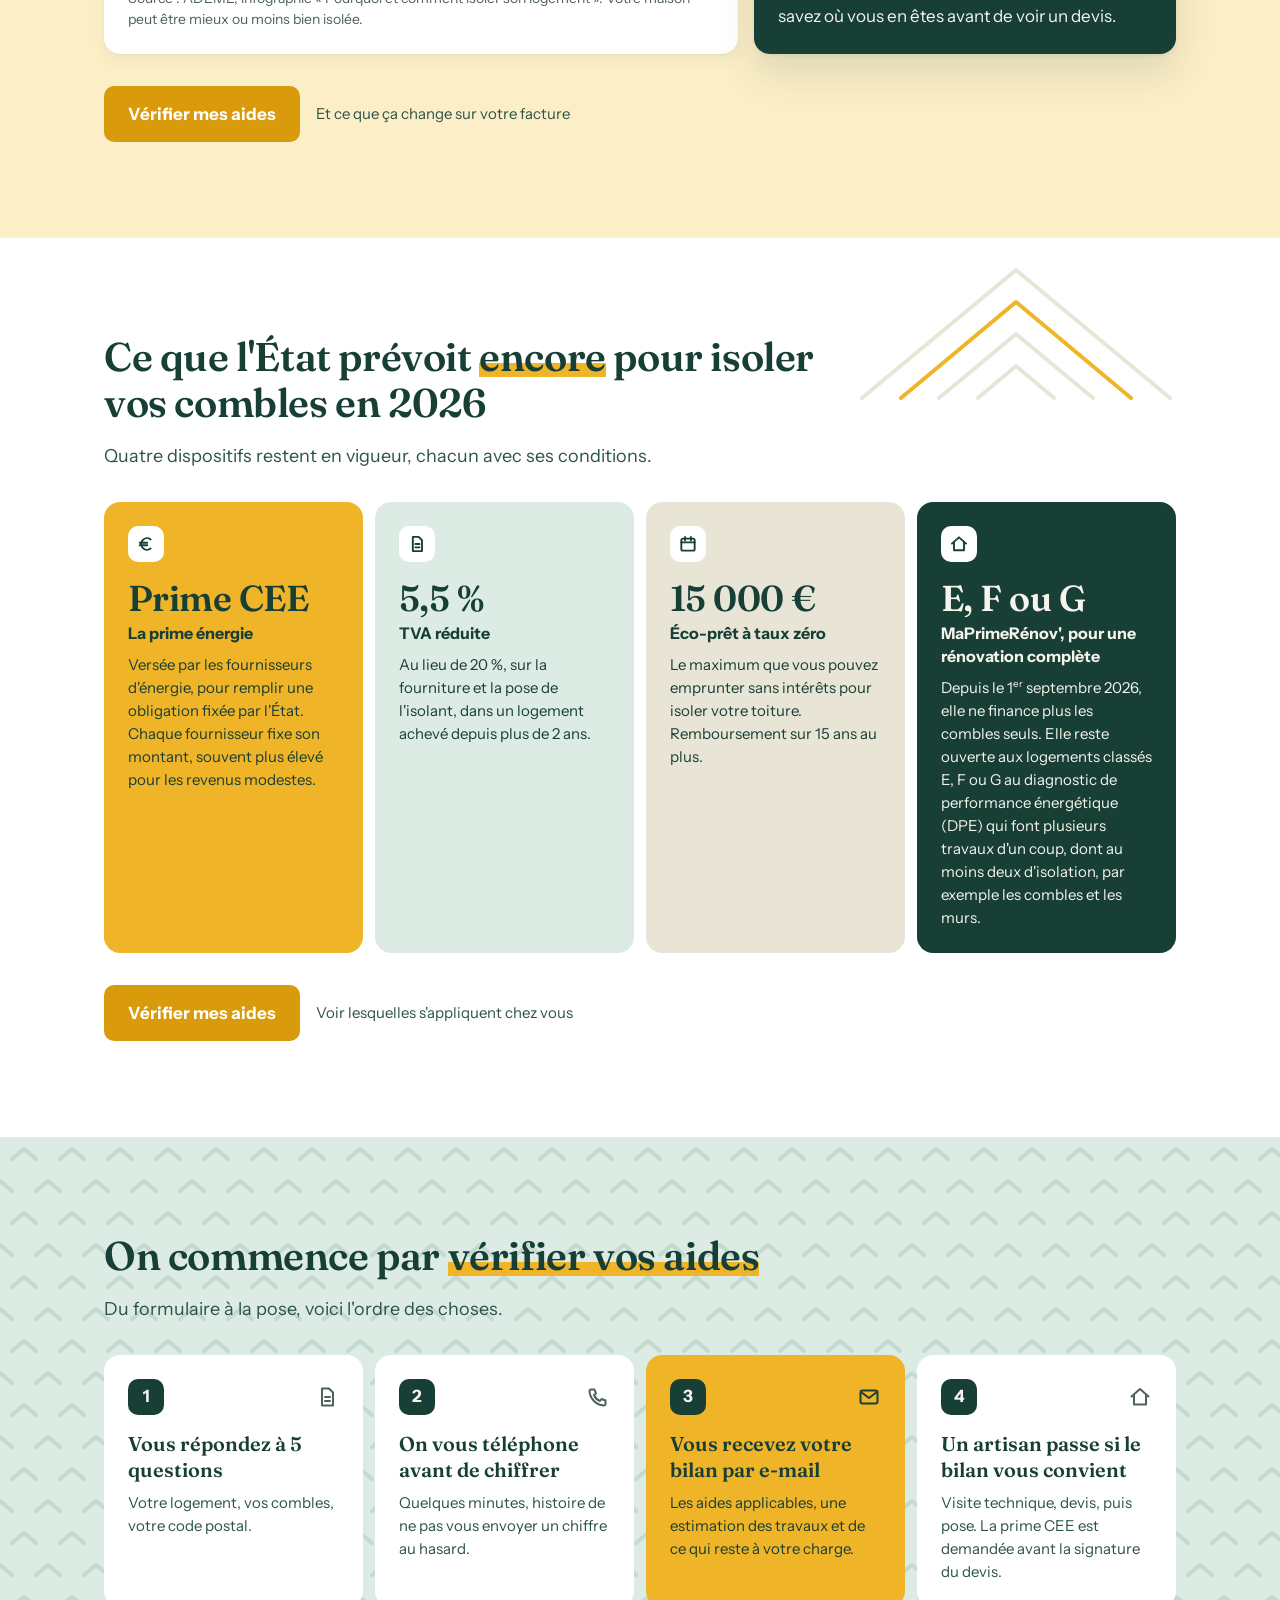
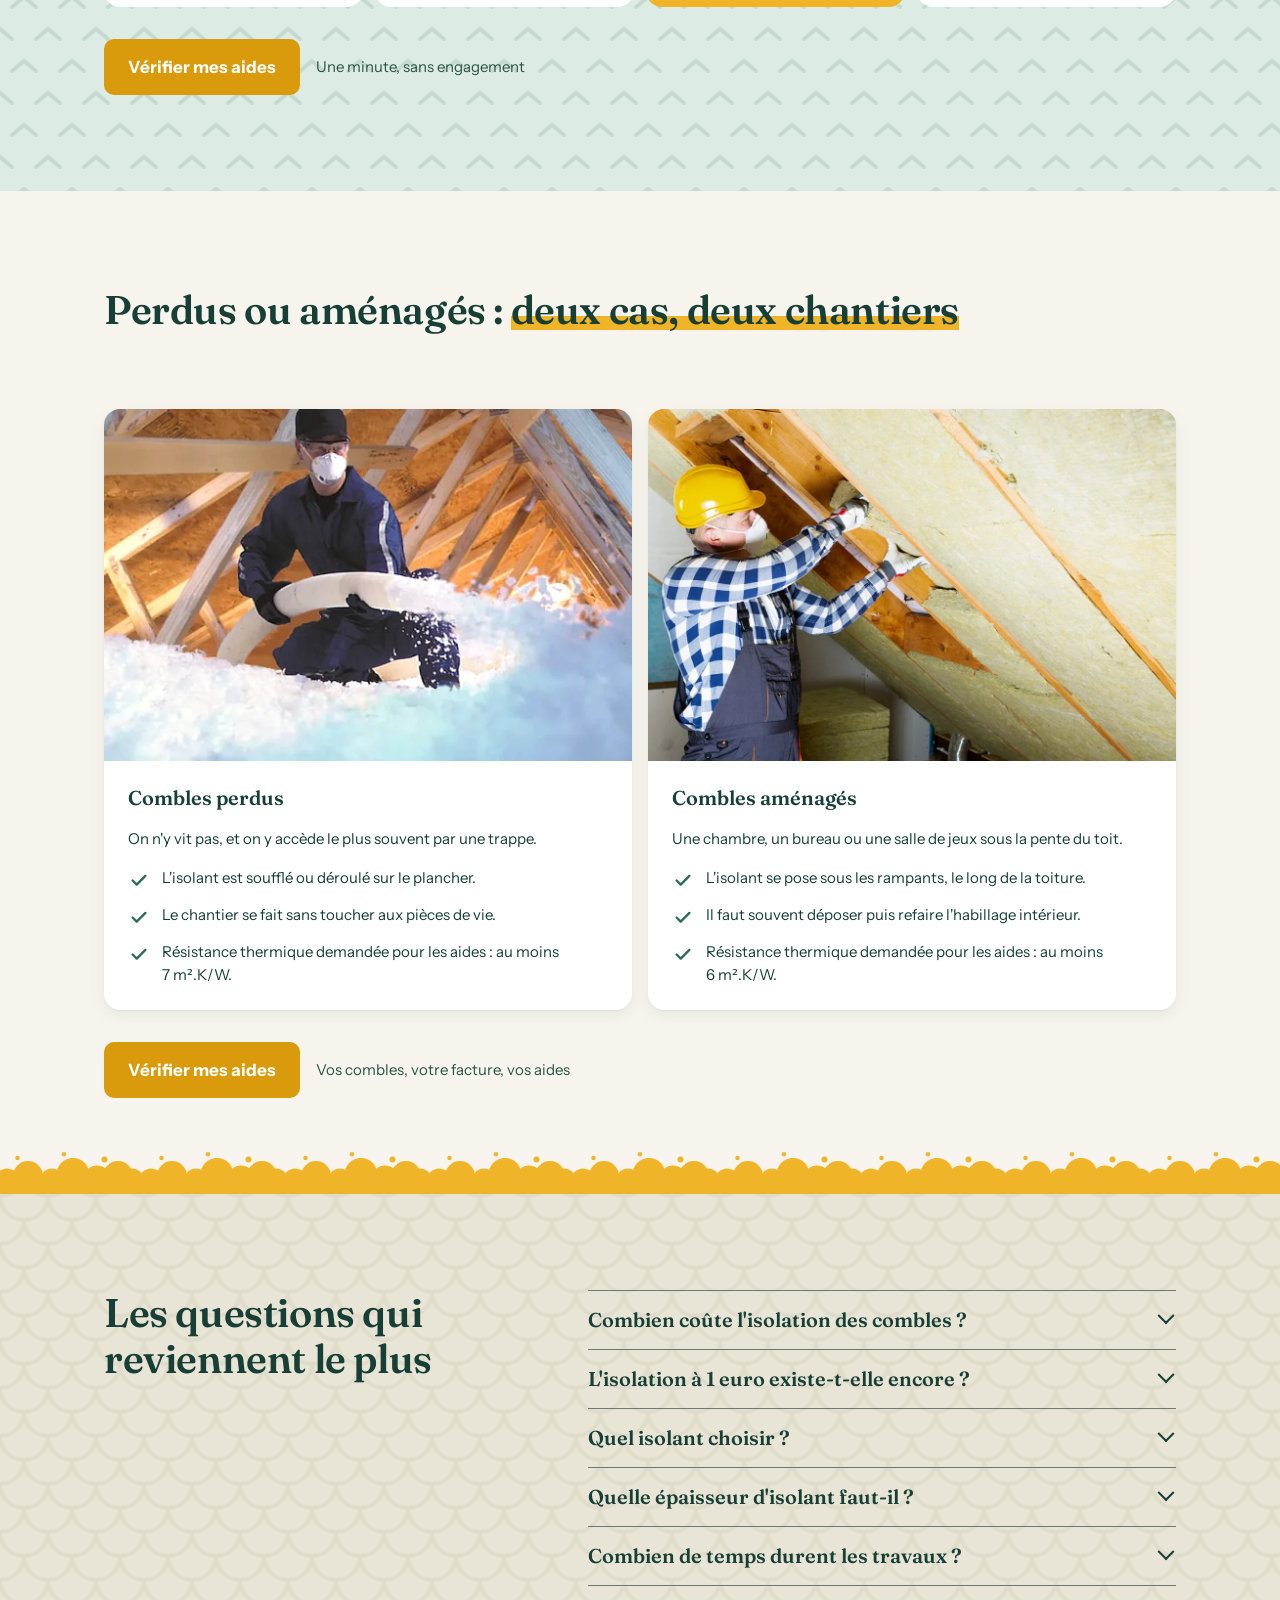
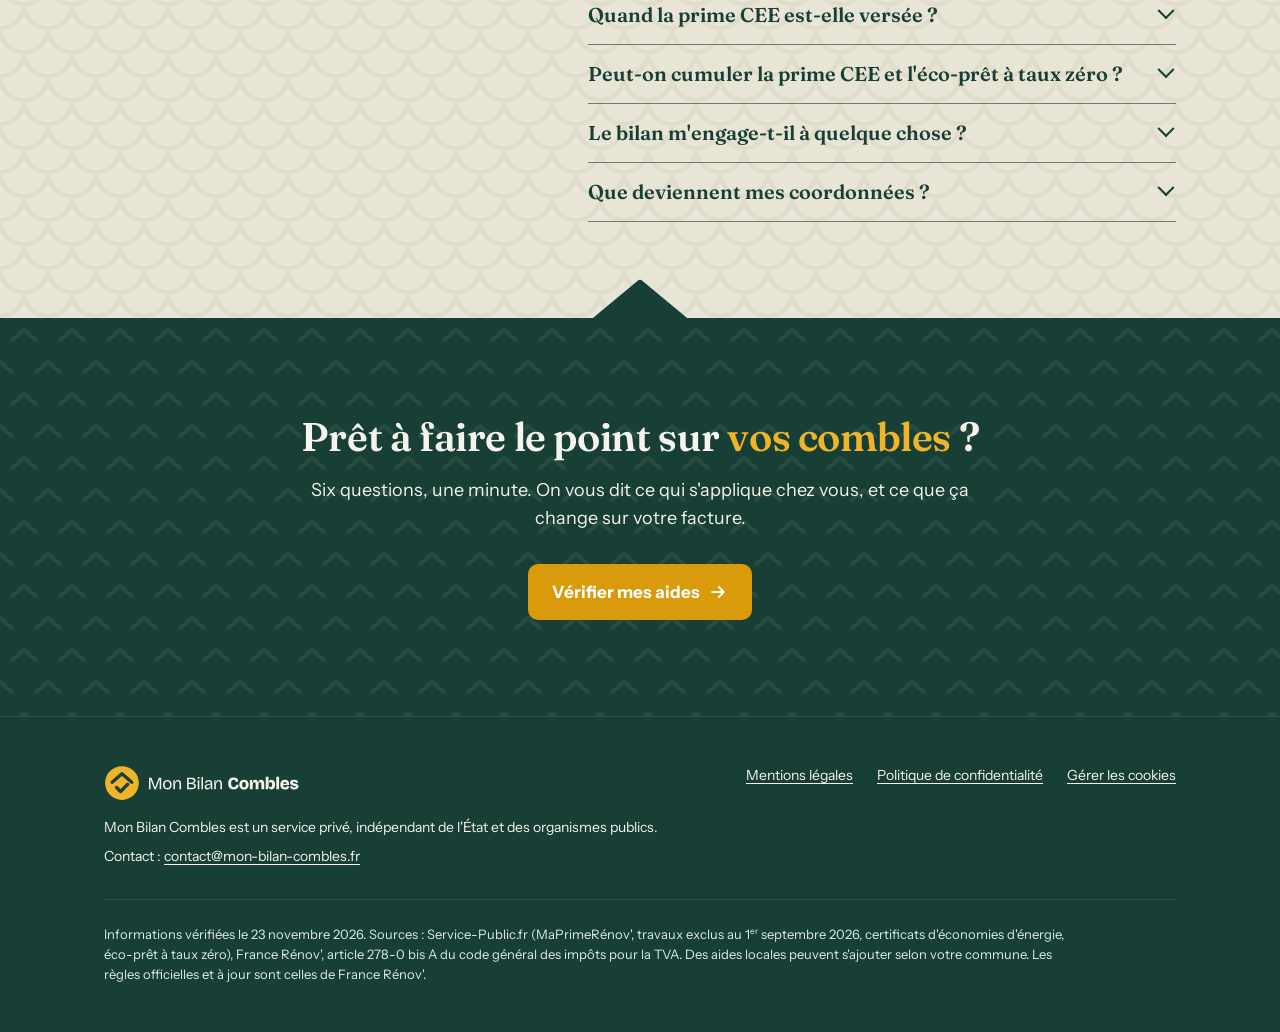
==== commit ca5c9456: "Pied de page : contact@mon-bilan-combles.fr Co-Authored-By: Claude Opus 5.5 (1M context) <noreply@an" ====
--- a/index.html
+++ b/index.html
@@ -6,7 +6,7 @@
 <title>Isolation des combles : quelles aides en 2026 ? | Mon Bilan Combles</title>
 <meta name="description" content="MaPrimeRénov' ne finance plus l'isolation seule depuis le 1er septembre 2026. Prime CEE, TVA à 5,5 %, éco-prêt à taux zéro : vérifiez en une minute les aides qui s'appliquent à vos combles.">
 <!-- Tant que les mentions légales et le formulaire ne sont pas finalisés, la page n'est pas proposée aux moteurs de recherche. Retirer cette ligne au lancement. -->
-<meta name="robots" content="noindex">
+<link rel="canonical" href="https://mon-bilan-combles.fr/">
 <meta name="theme-color" content="#173f35">
 <meta property="og:type" content="website">
 <meta property="og:locale" content="fr_FR">
@@ -17,7 +17,7 @@
 <link rel="apple-touch-icon" href="assets/img/symbole-512.png">
 <link rel="preload" href="assets/fonts/Fraunces-Variable.woff2" as="font" type="font/woff2" crossorigin>
 <link rel="preload" href="assets/fonts/InstrumentSans-Variable.woff2" as="font" type="font/woff2" crossorigin>
-<link rel="stylesheet" href="assets/css/style.css?v=20">
+<link rel="stylesheet" href="assets/css/style.css?v=21">
 </head>
 <body>
 <svg class="visuellement-cache" aria-hidden="true" focusable="false">
@@ -136,7 +136,7 @@
               <p class="mbc-champ__erreur"><svg class="ico"><use href="#i-alerte"/></svg><span>Vérifiez l'adresse, par exemple prenom@exemple.fr.</span></p>
             </div>
             <div class="mbc-champ" data-champ="consentement">
-              <label class="mbc-case"><input type="checkbox" name="consentement" value="oui"><span>J'accepte que Mon Bilan Combles me recontacte et transmette ma demande à un ou plusieurs artisans partenaires. <a href="confidentialite.html">Politique de confidentialité</a></span></label>
+              <label class="mbc-case"><input type="checkbox" name="consentement" value="oui"><span>J'accepte que Mon Bilan Combles me recontacte et transmette ma demande à un artisan partenaire. <a href="confidentialite.html">Politique de confidentialité</a></span></label>
               <p class="mbc-champ__erreur"><svg class="ico"><use href="#i-alerte"/></svg><span>Cochez la case pour recevoir votre bilan.</span></p>
             </div>
             <div class="form__piege" aria-hidden="true"><label>Ne pas remplir ce champ <input type="text" name="site_web" tabindex="-1" autocomplete="off"></label></div>
@@ -303,7 +303,7 @@
         </details>
         <details>
           <summary>Que deviennent mes coordonnées&nbsp;?</summary>
-          <p>Elles servent à établir votre bilan et à vous mettre en relation avec un ou plusieurs artisans partenaires de votre secteur. Le détail figure dans notre <a href="confidentialite.html">politique de confidentialité</a>.</p>
+          <p>Elles servent à établir votre bilan et à vous mettre en relation avec un artisan partenaire de votre secteur. Le détail figure dans notre <a href="confidentialite.html">politique de confidentialité</a>.</p>
         </details>
       </div>
     </div>
@@ -324,6 +324,7 @@
     <div>
       <img src="assets/img/logo-fond-sombre.svg" alt="Mon Bilan Combles" width="197" height="36">
       <p class="pied__mention">Mon Bilan Combles est un service privé, indépendant de l'État et des organismes publics.</p>
+      <p class="pied__contact">Contact : <a href="mailto:contact@mon-bilan-combles.fr">contact@mon-bilan-combles.fr</a></p>
     </div>
     <nav aria-label="Informations légales">
       <a href="mentions-legales.html">Mentions légales</a>
@@ -339,7 +340,7 @@
 
 <script src="assets/js/config.js?v=7"></script>
 <script src="assets/js/cookies.js?v=5"></script>
-<script src="assets/js/form.js?v=6"></script>
+<script src="assets/js/form.js?v=7"></script>
 <script src="assets/js/anim.js?v=1"></script>
 <script src="assets/js/entete.js?v=1"></script>
 </body>
--- a/assets/css/style.css
+++ b/assets/css/style.css
@@ -230,6 +230,7 @@
 .pied a:focus-visible { outline-color: var(--laine); }
 .pied nav { display: flex; flex-wrap: wrap; gap: var(--space-2) var(--space-6); }
 .pied__mention { max-width: 560px; margin-top: var(--space-4); }
+.pied__contact { margin-top: var(--space-2); }
 .pied__sources { margin-top: var(--space-8); padding-top: var(--space-6); border-top: 1px solid var(--sapin-700); font-size: 13px; line-height: 20px; color: var(--mousse-pale); }
 .pied__sources p { max-width: 960px; }
 .pied__sources p + p { margin-top: var(--space-3); }
